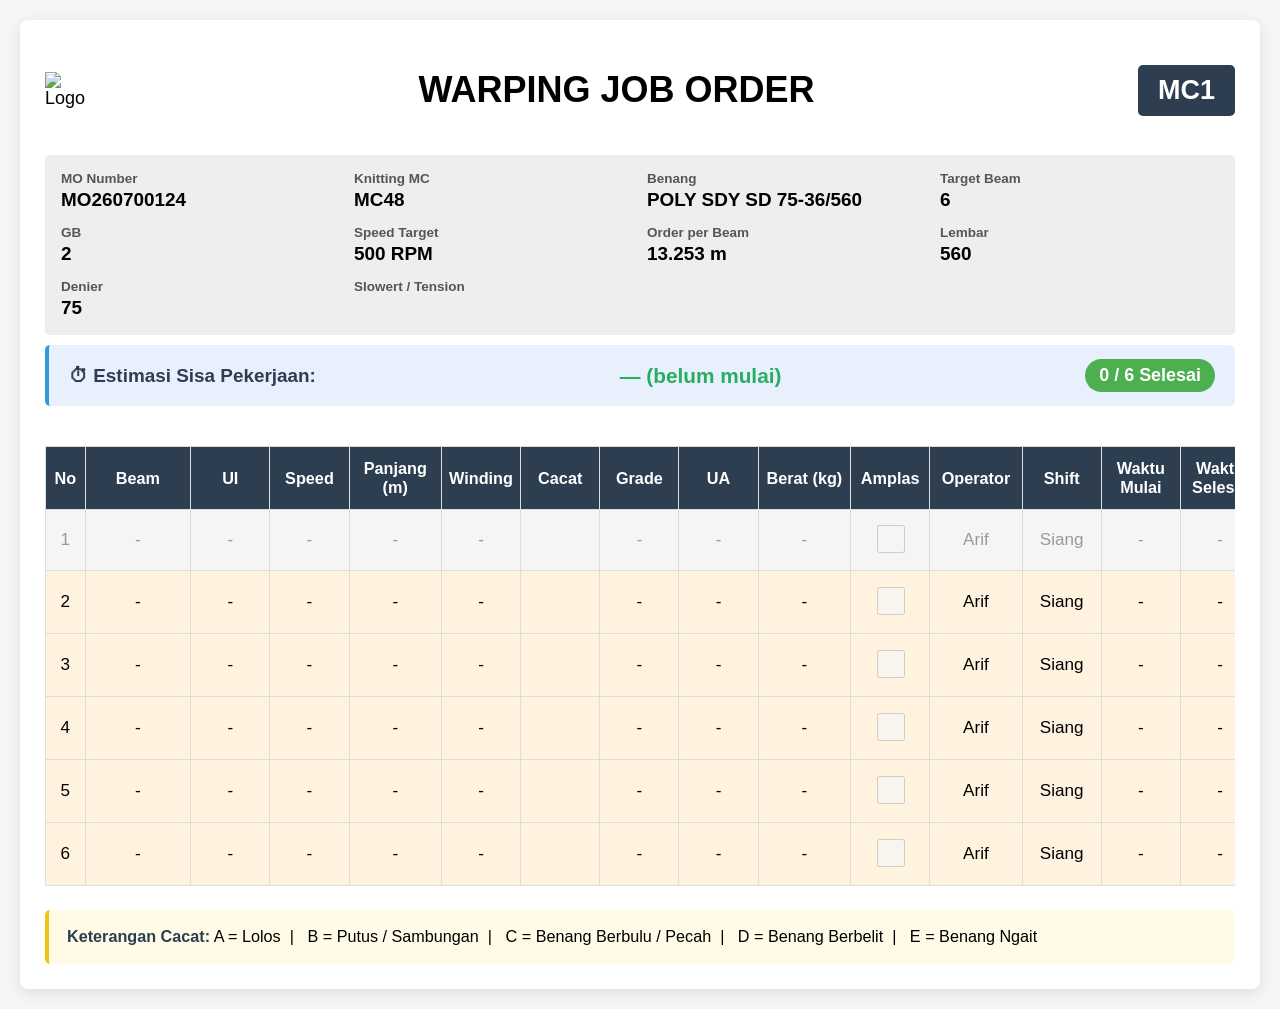
==== operator_input v2.html @ ff6c8873 "updated" ====
<!DOCTYPE html>
<html lang="id">
<head>
    <meta charset="UTF-8">
    <meta name="viewport" content="width=device-width, initial-scale=1, maximum-scale=1">
    <title>Warping Job Order - MC1</title>
    <style>
        :root { --primary-color: #2c3e50; --accent-color: #27ae60; --danger-color: #e74c3c; --bg-color: #f4f7f6; --start-color: #3498db; }
        * { box-sizing: border-box; }
        html { font-size: 18px; }
        body { font-family: 'Segoe UI', Tahoma, sans-serif; background-color: var(--bg-color); padding: 20px; margin: 0; }
        .container { max-width: 1500px; margin: auto; background: white; padding: 25px; border-radius: 8px; box-shadow: 0 4px 15px rgba(0,0,0,0.1); }
        .top-bar { display: flex; justify-content: space-between; align-items: center; margin-bottom: 20px; gap: 15px; flex-wrap: wrap; }
        .logo { max-height: 50px; max-width: 50px; }
        .machine-id { background: var(--primary-color); color: white; padding: 10px 20px; border-radius: 5px; font-size: 1.5em; font-weight: bold; }

        .mo-header { display: grid; grid-template-columns: repeat(4, 1fr); gap: 14px; margin-bottom: 10px; background: #eee; padding: 16px; border-radius: 5px; }
        .mo-header .form-group { display: flex; flex-direction: column; }
        .mo-header label { font-size: 0.75em; font-weight: bold; color: #555; margin-bottom: 3px; }
        .mo-header span { font-weight: bold; color: #000; font-size: 1.05em; }

        .estimasi-box {
            background: #e8f0fe;
            padding: 14px 20px;
            border-radius: 5px;
            margin-bottom: 20px;
            border-left: 4px solid #3498db;
            font-weight: bold;
            font-size: 1.05em;
            display: flex;
            justify-content: space-between;
            align-items: center;
            flex-wrap: wrap;
            gap: 10px;
        }
        .estimasi-box .label { color: #2c3e50; }
        .estimasi-box .value { color: #27ae60; font-size: 1.1em; }

        button { padding: 10px 18px; border: none; border-radius: 6px; cursor: pointer; font-weight: bold; color: white; font-size: 1em; }
        .btn-start { background: var(--start-color); }
        .btn-done { background: var(--accent-color); }
        .btn-selesai { background: #9b59b6; }

        .table-scroll { width: 100%; overflow-x: auto; -webkit-overflow-scrolling: touch; }
        table { width: 100%; min-width: 1400px; table-layout: fixed; border-collapse: collapse; margin-top: 20px; font-size: 0.95em; }
        th, td { border: 1px solid #ddd; padding: 12px 6px; text-align: center; vertical-align: middle; }
        th { background-color: var(--primary-color); color: white; white-space: normal; font-size: 0.95em; }
        td { word-break: break-word; }

        tr.completed td:not(.action-cell):not(.status-cell) { background-color: #c8e6c9; }
        tr.empty-row td { background-color: #f5f5f5; color: #999; }
        tr.locked td:not(.action-cell):not(.status-cell) { background-color: #fff3e0; }
        tr.active-row td:not(.action-cell):not(.status-cell) { background-color: #e3f2fd; }

        .status-badge {
            display: inline-block;
            padding: 4px 10px;
            border-radius: 12px;
            font-size: 0.8em;
            font-weight: bold;
        }
        .status-pending { background-color: #ff9800; color: white; }
        .status-completed { background-color: #4caf50; color: white; }
        .status-empty { background-color: #9e9e9e; color: white; }
        .status-locked { background-color: #ff5722; color: white; }

        .action-cell { display: flex; flex-direction: column; align-items: center; gap: 6px; }
        .action-cell input[type="password"] { width: 80px; padding: 6px; font-size: 0.9em; }
        .action-cell button { padding: 6px 10px; margin: 0; font-size: 0.85em; background: #27ae60; color: white; border: none; border-radius: 4px; cursor: pointer; width: auto; }
        .action-cell .btn-hapus { background: red; color: white; padding: 8px 12px; border: none; border-radius: 4px; cursor: pointer; width: auto; }
        .action-cell .btn-hapus:hover { background: darkred; }

        .completed-count {
            background: #4caf50;
            color: white;
            padding: 6px 14px;
            border-radius: 20px;
            font-size: 0.95em;
        }

        .edit-input, .edit-select {
            width: 100%;
            padding: 8px 4px;
            border: 2px solid #2196F3;
            border-radius: 5px;
            font-size: 1em;
            background: white;
            text-align: center;
        }
        .edit-input:focus, .edit-select:focus { outline: none; border-color: #ff9800; }

        .amplas-checkbox { width: 28px; height: 28px; cursor: pointer; }

        .keterangan-box {
            margin-top: 24px;
            padding: 14px 18px;
            background: #fffbe6;
            border-left: 4px solid #f1c40f;
            border-radius: 5px;
            font-size: 0.9em;
            line-height: 1.6;
        }
        .keterangan-box strong { color: #2c3e50; }

        @media (max-width: 900px) { .mo-header { grid-template-columns: repeat(3, 1fr); } }
        @media (max-width: 700px) { .mo-header { grid-template-columns: repeat(2, 1fr); } }
        @media (max-width: 450px) { .mo-header { grid-template-columns: 1fr; } }
    </style>
</head>
<body>

<div class="container">
    <div class="top-bar">
        <img src="http://157.20.244.218:8880/hms/dist/img/logo.png" alt="Logo" class="logo">
        <h1>WARPING JOB ORDER</h1>
        <div class="machine-id">MC1</div>
    </div>

    <!-- MO HEADER -->
    <div class="mo-header">
        <div class="form-group"><label>MO Number</label><span>MO260700124</span></div>
        <div class="form-group"><label>Knitting MC</label><span>MC48</span></div>
        <div class="form-group" style="display: none;"><label>Operator</label><span id="opName">Arif</span></div>
        <div class="form-group" style="display: none;"><label>Shift</label><span id="opShift">Siang</span></div>
        <div class="form-group"><label>Benang</label><span>POLY SDY SD 75-36/560</span></div>
        <div class="form-group"><label>Target Beam</label><span id="targetBeam">6</span></div>
        <div class="form-group"><label>GB</label><span>2</span></div>
        <div class="form-group"><label>Speed Target</label><span id="mcSpeed">500 RPM</span></div>
        <div class="form-group"><label>Order per Beam</label><span id="panjangTarget">13.253 m</span></div>
        <div class="form-group"><label>Lembar</label><span id="lembarValue">560</span></div>
        <div class="form-group"><label>Denier</label><span id="denierValue">75</span></div>
        <div class="form-group"><label>Slowert / Tension</label><span id="tensionValue"></span></div>
    </div>

    <!-- ESTIMASI SISA -->
    <div class="estimasi-box" id="estimasiBox">
        <span class="label">⏱ Estimasi Sisa Pekerjaan:</span>
        <span class="value" id="estimasiValue">— (belum mulai)</span>
        <span class="completed-count" id="completedCount">0 / 0 Selesai</span>
    </div>

    <!-- TABEL -->
    <div class="table-scroll">
    <table id="beamTable">
        <colgroup>
            <col style="width:3%">
            <col style="width:8%">
            <col style="width:6%">
            <col style="width:6%">
            <col style="width:7%">
            <col style="width:6%">
            <col style="width:6%">
            <col style="width:6%">
            <col style="width:6%">
            <col style="width:7%">
            <col style="width:6%">
            <col style="width:7%">
            <col style="width:6%">
            <col style="width:6%">
            <col style="width:6%">
            <col style="width:7%">
            <col style="width:7%">
        </colgroup>
        <thead>
            <tr>
                <th>No</th>
                <th>Beam</th>
                <th>UI</th>
                <th>Speed</th>
                <th>Panjang (m)</th>
                <th>Winding</th>
                <th>Cacat</th>
                <th>Grade</th>
                <th>UA</th>
                <th>Berat (kg)</th>
                <th>Amplas</th>
                <th>Operator</th>
                <th>Shift</th>
                <th>Waktu Mulai</th>
                <th>Waktu Selesai</th>
                <th>Status</th>
                <th>Aksi</th>
            </tr>
        </thead>
        <tbody id="tableBody"></tbody>
    </table>
    </div>

    <!-- KETERANGAN -->
    <div class="keterangan-box">
        <strong>Keterangan Cacat:</strong>
        A = Lolos&nbsp;&nbsp;|&nbsp;&nbsp;
        B = Putus / Sambungan&nbsp;&nbsp;|&nbsp;&nbsp;
        C = Benang Berbulu / Pecah&nbsp;&nbsp;|&nbsp;&nbsp;
        D = Benang Berbelit&nbsp;&nbsp;|&nbsp;&nbsp;
        E = Benang Ngait
    </div>
</div>

<script>
    // ---- Variabel global ----
    let isMOStarted = false;
    let activeRowIndex = -1;
    const ADMIN_PASS = "admin123";

    // Default values yang diambil dari row 1 setelah selesai
    let defaultWinding = null;
    let defaultUA = null;

    // Pilihan tetap
    const GRADE_OPTIONS = ["A", "B", "C"];

    //Shift
    const SHIFT_OPTIONS = ["Pagi", "Siang", "Malam"];

    // Database semua beam yang tersedia
    const allBeams = {
        "J199": {ui: "662"},
        "156": {ui: "662"},
        "71": {ui: "662"},
        "32": {ui: "662"},
        "17A": {ui: "662"},
        "307": {ui: "662"},
        "66": {ui: "662"},
        "283": {ui: "662"}
    };

    let beamOrder = [];
    let completedBeams = [];
    let beamData = {};

    // ---- Parser angka format Indonesia ----
    // Format ID pakai titik (.) sebagai pemisah ribuan dan koma (,) sebagai desimal.
    // Contoh: "13.253" berarti 13253 (bukan 13.253 dalam artian desimal Inggris).
    function parseIndoNumber(str) {
        if (str === null || str === undefined) return 0;
        let txt = String(str).trim();
        txt = txt.replace(/[^0-9.,]/g, '');
        if (txt === '') return 0;
        txt = txt.replace(/\./g, '').replace(',', '.');
        const num = parseFloat(txt);
        return isNaN(num) ? 0 : num;
    }

    function getHeaderValue(id) {
        const el = document.getElementById(id);
        if (!el) return 0;
        return parseIndoNumber(el.innerText);
    }

    // Order per Beam sebagai angka murni (meter), satu-satunya sumber panjang per beam.
    function getPanjangTargetNumerik() {
        const span = document.getElementById('panjangTarget');
        if (!span) return 0;
        return parseIndoNumber(span.innerText);
    }

    // Total panjang beam yang sudah selesai, dihitung dari panjang AKTUAL tiap
    // beam (bisa berbeda dari Order per Beam karena kolom Panjang bisa diedit),
    // bukan diasumsikan sama rata dengan target.
    function getTotalPanjangSelesai() {
        let total = 0;
        completedBeams.forEach(b => {
            const beam = allBeams[b];
            const p = (beam && beam.panjang !== undefined && beam.panjang !== null) ? beam.panjang : getPanjangTargetNumerik();
            total += p;
        });
        return total;
    }

    // Speed default: diambil dari header Speed Target (span#mcSpeed), fallback 500.
    function getDefaultSpeed() {
        const speedSpan = document.getElementById('mcSpeed');
        let speed = 500;
        if (speedSpan) {
            const speedNum = parseIndoNumber(speedSpan.innerText);
            if (speedNum > 0) speed = speedNum;
        }
        return speed;
    }

    function updateEstimasiSisa() {
        const targetBeam = getHeaderValue('targetBeam');
        const panjangTarget = getPanjangTargetNumerik();
        const totalTarget = targetBeam * panjangTarget;

        const totalSelesai = getTotalPanjangSelesai();
        const sisa = Math.max(0, totalTarget - totalSelesai);

        const estimasiEl = document.getElementById('estimasiValue');
        if (!isMOStarted && activeRowIndex === -1 && completedBeams.length === 0) {
            estimasiEl.textContent = '— (belum mulai)';
            return;
        }
        if (sisa <= 0 && beamOrder.length > 0) {
            estimasiEl.textContent = '✅ Semua beam selesai!';
            return;
        }

        const speed = getDefaultSpeed();
        const totalMinutes = sisa / speed;
        if (totalMinutes <= 0 || !isFinite(totalMinutes)) {
            estimasiEl.textContent = '— (periksa input)';
            return;
        }

        const hours = Math.floor(totalMinutes / 60);
        const minutes = Math.round(totalMinutes % 60);
        let display = '';
        if (hours > 0) display += hours + ' jam ';
        display += minutes + ' menit';
        estimasiEl.textContent = '~ ' + display + ' (sisa ' + Math.round(sisa) + ' m)';
    }

    function formatTime(date) {
        const h = String(date.getHours()).padStart(2, '0');
        const m = String(date.getMinutes()).padStart(2, '0');
        return h + ':' + m;
    }

    function hitungBerat(panjangMeter) {
        const denier = getHeaderValue('denierValue');
        const lembar = getHeaderValue('lembarValue');
        if (denier > 0 && lembar > 0 && panjangMeter > 0) {
            return (denier * lembar * panjangMeter) / 9000000;
        }
        return 0;
    }

    function getAvailableBeams() {
        return Object.keys(allBeams).filter(b => !beamOrder.includes(b) || completedBeams.includes(b));
    }

    // ---- Buat elemen <select> untuk kolom Beam (langsung tampil, tanpa perlu klik dulu) ----
    function buildBeamSelect(rowIndex, beamKey) {
        const select = document.createElement('select');
        select.className = 'edit-select';

        const available = getAvailableBeams();
        let options = available.slice();
        if (beamKey && !options.includes(beamKey)) options.unshift(beamKey);

        const placeholder = document.createElement('option');
        placeholder.value = '';
        placeholder.textContent = '-- Pilih Beam --';
        select.appendChild(placeholder);

        options.forEach(b => {
            const opt = document.createElement('option');
            opt.value = b;
            opt.textContent = b;
            if (b === beamKey) opt.selected = true;
            select.appendChild(opt);
        });

        select.addEventListener('change', () => {
            const newValue = select.value;
            const oldValue = beamKey;
            if (newValue === '' || newValue === oldValue) return;

            if (beamOrder.includes(newValue) && !completedBeams.includes(newValue)) {
                alert('Beam ini sudah digunakan!');
                select.value = oldValue || '';
                return;
            }
            const newData = allBeams[newValue];
            if (!newData) {
                alert('Data beam tidak ditemukan!');
                select.value = oldValue || '';
                return;
            }

            if (rowIndex > 0 && defaultWinding !== null && defaultUA !== null) {
                if (newData.winding === null || newData.winding === undefined) newData.winding = defaultWinding;
                if (newData.ua === null || newData.ua === undefined) newData.ua = defaultUA;
            }
            // Nilai default saat beam baru dipasang di baris ini
            if (newData.panjang === undefined || newData.panjang === null) {
                newData.panjang = getPanjangTargetNumerik();
            }
            if (newData.speed === undefined || newData.speed === null) {
                newData.speed = getDefaultSpeed();
            }
            if (!newData.grade) {
                newData.grade = 'A';
            }

            if (!oldValue) {
                if (rowIndex < beamOrder.length) beamOrder[rowIndex] = newValue;
                else beamOrder.push(newValue);
                if (!beamData[newValue]) beamData[newValue] = {};
                if (isMOStarted) beamData[newValue].waktuMulai = formatTime(new Date());
            } else {
                const idx = beamOrder.indexOf(oldValue);
                if (idx !== -1) beamOrder[idx] = newValue;
                if (beamData[oldValue]) {
                    beamData[newValue] = beamData[oldValue];
                    delete beamData[oldValue];
                }
                const compIdx = completedBeams.indexOf(oldValue);
                if (compIdx !== -1) completedBeams[compIdx] = newValue;
            }
            renderTable();
            updateEstimasiSisa();
        });

        return select;
    }

    // ---- Buat elemen <input> teks/angka untuk field bebas (langsung tampil) ----
    function buildTextInput(beamKey, field, currentValue, type, onSaved) {
        const input = document.createElement('input');
        input.type = type || 'text';
        input.className = 'edit-input';
        input.value = (currentValue === '-' || currentValue === undefined || currentValue === null) ? '' : currentValue;

        input.addEventListener('change', () => {
            const newValue = input.value.trim();
            if (newValue === '') return;
            let saved;
            if (type === 'number') {
                saved = parseIndoNumber(newValue);
            } else {
                saved = newValue;
            }
            allBeams[beamKey][field] = saved;
            if (typeof onSaved === 'function') onSaved(saved);
        });

        return input;
    }

    // ---- Buat elemen <select> untuk Cacat / Grade (langsung tampil) ----
    function buildChoiceSelect(beamKey, field, currentValue, choices) {
        const select = document.createElement('select');
        select.className = 'edit-select';

        const placeholder = document.createElement('option');
        placeholder.value = '';
        placeholder.textContent = '-';
        select.appendChild(placeholder);

        choices.forEach(c => {
            const opt = document.createElement('option');
            opt.value = c;
            opt.textContent = c;
            if (c === currentValue) opt.selected = true;
            select.appendChild(opt);
        });

        select.addEventListener('change', () => {
            allBeams[beamKey][field] = select.value;
        });

        return select;
    }

    function toggleAmplas(beamKey, checked) {
        if (!beamKey || !allBeams[beamKey]) return;
        allBeams[beamKey].amplas = checked;
    }

    // ---- Render tabel ----
    function renderTable() {
        const tbody = document.getElementById('tableBody');
        tbody.innerHTML = '';
        const targetBeam = getHeaderValue('targetBeam');
        while (beamOrder.length < targetBeam) beamOrder.push(null);

        let firstIncompleteIndex = -1;
        for (let i = 0; i < beamOrder.length; i++) {
            const b = beamOrder[i];
            if (!b || !completedBeams.includes(b)) { firstIncompleteIndex = i; break; }
        }

        if (activeRowIndex !== -1 && activeRowIndex < beamOrder.length) {
            const b = beamOrder[activeRowIndex];
            if (b && completedBeams.includes(b)) { activeRowIndex = -1; isMOStarted = false; }
        }

        const panjangPerBeam = getPanjangTargetNumerik();
        const operatorName = document.getElementById('opName').innerText;
        const operatorShift = document.getElementById('opShift').innerText;

        for (let i = 0; i < beamOrder.length; i++) {
            const beamKey = beamOrder[i];
            const data = beamKey ? allBeams[beamKey] : null;
            const isCompleted = beamKey ? completedBeams.includes(beamKey) : false;
            const isEditable = (i === activeRowIndex) && !isCompleted && isMOStarted;
            const isLocked = !isEditable && !isCompleted && isMOStarted;
            const isStartable = !isMOStarted && !isCompleted && (i === firstIncompleteIndex);

            const row = document.createElement('tr');
            if (isCompleted) row.classList.add('completed');
            else if (isEditable) row.classList.add('active-row');
            else if (isLocked) row.classList.add('locked');
            else if (!isMOStarted && i === firstIncompleteIndex) row.classList.add('empty-row');
            else if (!isMOStarted) row.classList.add('locked');

            let panjangMeter = '-', beratStr = '-';
            let ui = '-', speed = '-', winding = '-', cacat = '', grade = '', ua = '-', amplasChecked = false;
            let waktuMulai = '-', waktuSelesai = '-';

            if (data) {
                const panjangAktual = (data.panjang !== undefined && data.panjang !== null) ? data.panjang : panjangPerBeam;
                panjangMeter = Math.round(panjangAktual);
                beratStr = hitungBerat(panjangAktual).toFixed(2);
                ui = data.ui || '-';
                speed = (data.speed !== undefined && data.speed !== null) ? data.speed : '-';
                winding = (data.winding !== null && data.winding !== undefined) ? data.winding : '-';
                cacat = data.cacat || '';
                grade = data.grade || '';
                ua = (data.ua !== null && data.ua !== undefined) ? data.ua : '-';
                amplasChecked = !!data.amplas;
                waktuMulai = beamData[beamKey]?.waktuMulai || '-';
                waktuSelesai = isCompleted ? (beamData[beamKey]?.waktuSelesai || formatTime(new Date())) : '-';
            }

            // No
            appendTextCell(row, i + 1);

            // Beam
            const beamTd = document.createElement('td');
            if (isEditable) beamTd.appendChild(buildBeamSelect(i, beamKey));
            else beamTd.textContent = beamKey || '-';
            row.appendChild(beamTd);

            // UI (selalu read-only — melekat pada data fisik beam)
            appendTextCell(row, ui);
            // Speed (default dari Speed Target header, tetap bisa diedit)
            appendFieldCell(row, isEditable, beamKey, 'speed', speed, 'number');
            // Panjang (default dari Order per Beam, bisa diedit; mengubahnya
            // langsung memperbarui Berat di baris yang sama)
            {
                const panjangTd = document.createElement('td');
                if (isEditable && beamKey) {
                    const panjangInput = buildTextInput(beamKey, 'panjang', panjangMeter, 'number', (savedValue) => {
                        const beratCell = panjangTd.closest('tr').cells[9];
                        if (beratCell) beratCell.textContent = hitungBerat(savedValue).toFixed(2);
                        updateEstimasiSisa();
                    });
                    panjangTd.appendChild(panjangInput);
                } else {
                    panjangTd.textContent = panjangMeter;
                }
                row.appendChild(panjangTd);
            }
            // Winding
            appendFieldCell(row, isEditable, beamKey, 'winding', winding, 'number');
            // Cacat (teks bebas — lihat keterangan di bawah tabel)
            appendFieldCell(row, isEditable, beamKey, 'cacat', cacat, 'text');
            // Grade (dropdown A-C, default "A")
            appendChoiceCell(row, isEditable, beamKey, 'grade', grade, GRADE_OPTIONS);
            // UA
            appendFieldCell(row, isEditable, beamKey, 'ua', ua, 'text');
            // Berat (read-only)
            appendTextCell(row, beratStr);

            // Amplas (checkbox)
            const amplasTd = document.createElement('td');
            const amplasCheckbox = document.createElement('input');
            amplasCheckbox.type = 'checkbox';
            amplasCheckbox.className = 'amplas-checkbox';
            amplasCheckbox.checked = amplasChecked;
            amplasCheckbox.disabled = !isEditable || isCompleted || !beamKey;
            amplasCheckbox.addEventListener('change', () => toggleAmplas(beamKey, amplasCheckbox.checked));
            amplasTd.appendChild(amplasCheckbox);
            row.appendChild(amplasTd);

            // Operator, Shift, Waktu Mulai, Waktu Selesai
            appendFieldCell(row, isEditable, operatorName, 'opName', operatorName, 'text');
            appendChoiceCell(row, isEditable, operatorShift, 'opShift', operatorShift, SHIFT_OPTIONS);
            appendTextCell(row, waktuMulai);
            appendTextCell(row, waktuSelesai);

            // Status
            const statusTd = document.createElement('td');
            statusTd.className = 'status-cell';
            let statusText = 'Kosong', statusClass = 'status-empty';
            if (isCompleted) { statusText = 'Selesai'; statusClass = 'status-completed'; }
            else if (isEditable) { statusText = 'Aktif'; statusClass = 'status-pending'; }
            else if (isLocked) { statusText = 'Terkunci'; statusClass = 'status-locked'; }
            else if (!isMOStarted && i === firstIncompleteIndex) { statusText = 'Siap'; statusClass = 'status-empty'; }
            else if (!isMOStarted) { statusText = 'Belum Mulai'; statusClass = 'status-empty'; }
            statusTd.innerHTML = `<span class="status-badge ${statusClass}">${statusText}</span>`;
            row.appendChild(statusTd);

            // Aksi
            const actionTd = document.createElement('td');
            actionTd.className = 'action-cell';
            if (isCompleted) {
                const hapusBtn = document.createElement('button');
                hapusBtn.className = 'btn-hapus';
                hapusBtn.textContent = 'Hapus';
                hapusBtn.addEventListener('click', () => requestDelete(hapusBtn, beamKey));
                actionTd.appendChild(hapusBtn);
            } else if (isEditable) {
                const doneBtn = document.createElement('button');
                doneBtn.textContent = 'Selesaikan';
                doneBtn.style.background = '#4caf50';
                doneBtn.addEventListener('click', () => completeBeam(i));
                actionTd.appendChild(doneBtn);
            } else if (isStartable) {
                const startBtn = document.createElement('button');
                startBtn.textContent = '▶ Start';
                startBtn.style.background = '#2196F3';
                startBtn.addEventListener('click', () => startRow(i));
                actionTd.appendChild(startBtn);
            } else {
                actionTd.innerHTML = `<span style="color:#999; font-size:0.85em;">-</span>`;
            }
            row.appendChild(actionTd);

            tbody.appendChild(row);
        }

        document.getElementById('completedCount').textContent = `${completedBeams.length} / ${targetBeam} Selesai`;

        if (isMOStarted && completedBeams.length >= targetBeam) {
            let finishBtn = document.getElementById('finishBtn');
            if (!finishBtn) {
                const estimasiBox = document.querySelector('.estimasi-box');
                finishBtn = document.createElement('button');
                finishBtn.id = 'finishBtn';
                finishBtn.className = 'btn-selesai';
                finishBtn.textContent = '✅ Selesai - Lanjut';
                finishBtn.onclick = finishMO;
                finishBtn.style.marginLeft = 'auto';
                estimasiBox.appendChild(finishBtn);
            }
        } else {
            const finishBtn = document.getElementById('finishBtn');
            if (finishBtn) finishBtn.remove();
        }
    }

    // ---- Helper untuk menambahkan sel ----
    function appendTextCell(row, value) {
        const td = document.createElement('td');
        td.textContent = value;
        row.appendChild(td);
    }

    function appendFieldCell(row, isEditable, beamKey, field, value, type, onSaved) {
        const td = document.createElement('td');
        if (isEditable && beamKey) {
            td.appendChild(buildTextInput(beamKey, field, value, type, onSaved));
        } else {
            td.textContent = value;
        }
        row.appendChild(td);
    }

    function appendChoiceCell(row, isEditable, beamKey, field, value, choices) {
        const td = document.createElement('td');
        if (isEditable && beamKey) {
            td.appendChild(buildChoiceSelect(beamKey, field, value, choices));
        } else {
            td.textContent = value || '-';
        }
        row.appendChild(td);
    }

    // ---- Start row ----
    function startRow(rowIndex) {
        if (isMOStarted) { alert('Pekerjaan sudah dimulai! Selesaikan row aktif terlebih dahulu.'); return; }
        if (rowIndex >= beamOrder.length) { alert('Baris tidak valid.'); return; }
        const b = beamOrder[rowIndex];
        if (b && completedBeams.includes(b)) { alert('Beam ini sudah selesai!'); return; }
        let firstIncomplete = -1;
        for (let i = 0; i < beamOrder.length; i++) {
            const bi = beamOrder[i];
            if (!bi || !completedBeams.includes(bi)) { firstIncomplete = i; break; }
        }
        if (rowIndex !== firstIncomplete) { alert('Hanya baris pertama yang belum selesai yang dapat di-start!'); return; }
        isMOStarted = true;
        activeRowIndex = rowIndex;
        renderTable();
        updateEstimasiSisa();
    }

    // ---- Complete beam ----
    function completeBeam(rowIndex) {
        const beamKey = beamOrder[rowIndex];
        if (!beamKey) { alert('Pilih beam terlebih dahulu!'); return; }
        if (completedBeams.includes(beamKey)) { alert('Beam ini sudah selesai!'); return; }
        const data = allBeams[beamKey];
        if (data.winding === null || data.winding === undefined || data.winding === '-') { alert('Winding harus diisi!'); return; }
        if (data.ua === null || data.ua === undefined || data.ua === '-') { alert('UA harus diisi!'); return; }
        if (!data.grade) { alert('Grade harus dipilih!'); return; }

        const panjangAktual = (data.panjang !== undefined && data.panjang !== null) ? data.panjang : getPanjangTargetNumerik();
        const confirmMsg =
            `Selesaikan Beam ${beamKey}?\n\n` +
            `Data Beam:\n` +
            `UI: ${data.ui}\n` +
            `Speed: ${data.speed || '-'} RPM\n` +
            `Panjang: ${Math.round(panjangAktual)} m\n` +
            `Winding: ${data.winding}\n` +
            `Grade: ${data.grade}\n` +
            `UA: ${data.ua}\n` +
            `Amplas: ${data.amplas ? 'Sudah' : 'Belum'}\n` +
            `Cacat: ${data.cacat || '-'}\n\n` +
            `Apakah beam ini sudah selesai dikerjakan?`;
        if (!confirm(confirmMsg)) return;

        defaultWinding = data.winding;
        defaultUA = data.ua;

        completedBeams.push(beamKey);
        if (!beamData[beamKey]) beamData[beamKey] = {};
        beamData[beamKey].waktuSelesai = formatTime(new Date());
        if (!beamData[beamKey].waktuMulai) beamData[beamKey].waktuMulai = formatTime(new Date());

        activeRowIndex = -1;
        isMOStarted = false;

        updateEstimasiSisa();
        renderTable();
    }

    // ---- Hapus ----
    function requestDelete(btn, beamKey) {
        const td = btn.parentNode;
        td.innerHTML = '';

        const passInput = document.createElement('input');
        passInput.type = 'password';
        passInput.placeholder = 'Pass';

        const okBtn = document.createElement('button');
        okBtn.textContent = 'OK';
        okBtn.style.cssText = 'background:#27ae60;';
        okBtn.addEventListener('click', () => confirmDelete(okBtn, beamKey, passInput.value));

        const cancelBtn = document.createElement('button');
        cancelBtn.textContent = 'Batal';
        cancelBtn.style.cssText = 'background:#95a5a6;';
        cancelBtn.addEventListener('click', () => cancelDelete(cancelBtn, beamKey));

        td.appendChild(passInput);
        td.appendChild(okBtn);
        td.appendChild(cancelBtn);
        passInput.focus();
    }

    function renderHapusButton(td, beamKey) {
        td.innerHTML = '';
        const hapusBtn = document.createElement('button');
        hapusBtn.className = 'btn-hapus';
        hapusBtn.textContent = 'Hapus';
        hapusBtn.addEventListener('click', () => requestDelete(hapusBtn, beamKey));
        td.appendChild(hapusBtn);
    }

    function confirmDelete(btn, beamKey, pass) {
        const td = btn.parentNode;
        if (pass === ADMIN_PASS) {
            const idx = completedBeams.indexOf(beamKey);
            if (idx !== -1) {
                completedBeams.splice(idx, 1);
                if (beamData[beamKey]) delete beamData[beamKey].waktuSelesai;
                const rowIdx = beamOrder.indexOf(beamKey);
                if (rowIdx !== -1) beamOrder[rowIdx] = null;
                activeRowIndex = -1;
                isMOStarted = false;
            }
            updateEstimasiSisa();
            renderTable();
        } else {
            alert('Password salah!');
            renderHapusButton(td, beamKey);
        }
    }

    function cancelDelete(btn, beamKey) {
        renderHapusButton(btn.parentNode, beamKey);
    }

    // ---- Finish MO ----
    function finishMO() {
        if (confirm('MO akan diselesaikan. Yakin?')) location.reload();
    }

    // ---- Inisialisasi ----
    window.addEventListener('DOMContentLoaded', function() {
        const targetBeam = getHeaderValue('targetBeam');
        beamOrder = new Array(targetBeam).fill(null);
        completedBeams = [];
        beamData = {};
        isMOStarted = false;
        activeRowIndex = -1;
        defaultWinding = null;
        defaultUA = null;
        renderTable();
        updateEstimasiSisa();
    });
</script>
</body>
</html>
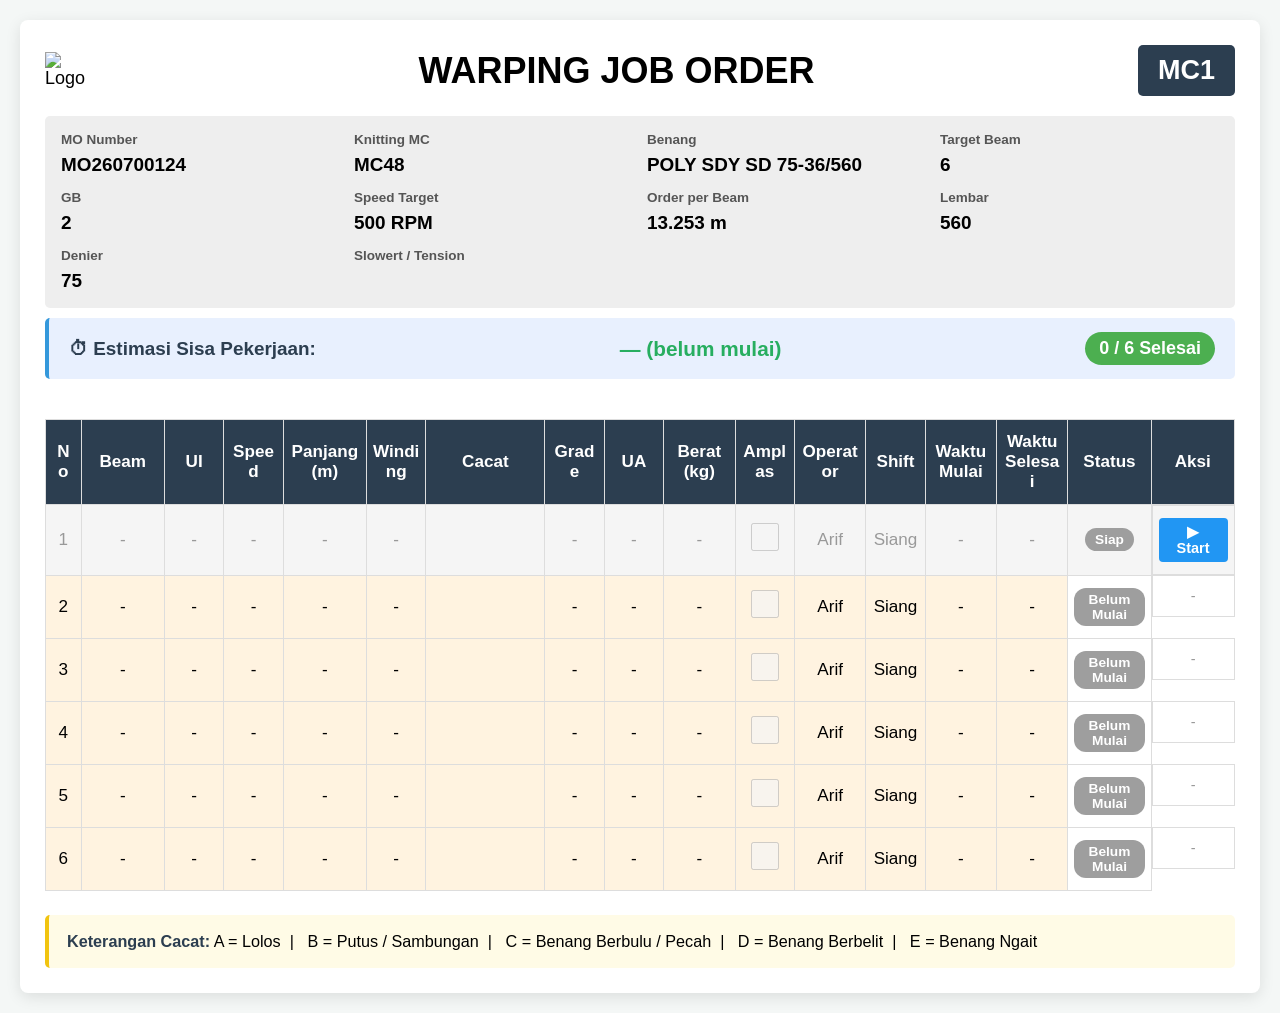
==== commit fde15a6a: "update" ====
--- a/operator_input v2.html
+++ b/operator_input v2.html
@@ -4,120 +4,19 @@
     <meta charset="UTF-8">
     <meta name="viewport" content="width=device-width, initial-scale=1, maximum-scale=1">
     <title>Warping Job Order - MC1</title>
-    <style>
-        :root { --primary-color: #2c3e50; --accent-color: #27ae60; --danger-color: #e74c3c; --bg-color: #f4f7f6; --start-color: #3498db; }
-        * { box-sizing: border-box; }
-        html { font-size: 18px; }
-        body { font-family: 'Segoe UI', Tahoma, sans-serif; background-color: var(--bg-color); padding: 20px; margin: 0; }
-        .container { max-width: 1500px; margin: auto; background: white; padding: 25px; border-radius: 8px; box-shadow: 0 4px 15px rgba(0,0,0,0.1); }
-        .top-bar { display: flex; justify-content: space-between; align-items: center; margin-bottom: 20px; gap: 15px; flex-wrap: wrap; }
-        .logo { max-height: 50px; max-width: 50px; }
-        .machine-id { background: var(--primary-color); color: white; padding: 10px 20px; border-radius: 5px; font-size: 1.5em; font-weight: bold; }
+    <link rel="stylesheet" href="style.css">
+</head>
+<body class="operator-page" data-page="operator">
 
-        .mo-header { display: grid; grid-template-columns: repeat(4, 1fr); gap: 14px; margin-bottom: 10px; background: #eee; padding: 16px; border-radius: 5px; }
-        .mo-header .form-group { display: flex; flex-direction: column; }
-        .mo-header label { font-size: 0.75em; font-weight: bold; color: #555; margin-bottom: 3px; }
-        .mo-header span { font-weight: bold; color: #000; font-size: 1.05em; }
-
-        .estimasi-box {
-            background: #e8f0fe;
-            padding: 14px 20px;
-            border-radius: 5px;
-            margin-bottom: 20px;
-            border-left: 4px solid #3498db;
-            font-weight: bold;
-            font-size: 1.05em;
-            display: flex;
-            justify-content: space-between;
-            align-items: center;
-            flex-wrap: wrap;
-            gap: 10px;
-        }
-        .estimasi-box .label { color: #2c3e50; }
-        .estimasi-box .value { color: #27ae60; font-size: 1.1em; }
-
-        button { padding: 10px 18px; border: none; border-radius: 6px; cursor: pointer; font-weight: bold; color: white; font-size: 1em; }
-        .btn-start { background: var(--start-color); }
-        .btn-done { background: var(--accent-color); }
-        .btn-selesai { background: #9b59b6; }
-
-        .table-scroll { width: 100%; overflow-x: auto; -webkit-overflow-scrolling: touch; }
-        table { width: 100%; min-width: 1400px; table-layout: fixed; border-collapse: collapse; margin-top: 20px; font-size: 0.95em; }
-        th, td { border: 1px solid #ddd; padding: 12px 6px; text-align: center; vertical-align: middle; }
-        th { background-color: var(--primary-color); color: white; white-space: normal; font-size: 0.95em; }
-        td { word-break: break-word; }
-
-        tr.completed td:not(.action-cell):not(.status-cell) { background-color: #c8e6c9; }
-        tr.empty-row td { background-color: #f5f5f5; color: #999; }
-        tr.locked td:not(.action-cell):not(.status-cell) { background-color: #fff3e0; }
-        tr.active-row td:not(.action-cell):not(.status-cell) { background-color: #e3f2fd; }
-
-        .status-badge {
-            display: inline-block;
-            padding: 4px 10px;
-            border-radius: 12px;
-            font-size: 0.8em;
-            font-weight: bold;
-        }
-        .status-pending { background-color: #ff9800; color: white; }
-        .status-completed { background-color: #4caf50; color: white; }
-        .status-empty { background-color: #9e9e9e; color: white; }
-        .status-locked { background-color: #ff5722; color: white; }
-
-        .action-cell { display: flex; flex-direction: column; align-items: center; gap: 6px; }
-        .action-cell input[type="password"] { width: 80px; padding: 6px; font-size: 0.9em; }
-        .action-cell button { padding: 6px 10px; margin: 0; font-size: 0.85em; background: #27ae60; color: white; border: none; border-radius: 4px; cursor: pointer; width: auto; }
-        .action-cell .btn-hapus { background: red; color: white; padding: 8px 12px; border: none; border-radius: 4px; cursor: pointer; width: auto; }
-        .action-cell .btn-hapus:hover { background: darkred; }
-
-        .completed-count {
-            background: #4caf50;
-            color: white;
-            padding: 6px 14px;
-            border-radius: 20px;
-            font-size: 0.95em;
-        }
-
-        .edit-input, .edit-select {
-            width: 100%;
-            padding: 8px 4px;
-            border: 2px solid #2196F3;
-            border-radius: 5px;
-            font-size: 1em;
-            background: white;
-            text-align: center;
-        }
-        .edit-input:focus, .edit-select:focus { outline: none; border-color: #ff9800; }
-
-        .amplas-checkbox { width: 28px; height: 28px; cursor: pointer; }
-
-        .keterangan-box {
-            margin-top: 24px;
-            padding: 14px 18px;
-            background: #fffbe6;
-            border-left: 4px solid #f1c40f;
-            border-radius: 5px;
-            font-size: 0.9em;
-            line-height: 1.6;
-        }
-        .keterangan-box strong { color: #2c3e50; }
-
-        @media (max-width: 900px) { .mo-header { grid-template-columns: repeat(3, 1fr); } }
-        @media (max-width: 700px) { .mo-header { grid-template-columns: repeat(2, 1fr); } }
-        @media (max-width: 450px) { .mo-header { grid-template-columns: 1fr; } }
-    </style>
-</head>
-<body>
-
-<div class="container">
-    <div class="top-bar">
-        <img src="http://157.20.244.218:8880/hms/dist/img/logo.png" alt="Logo" class="logo">
+<div class="operator-container">
+    <div class="operator-top-bar">
+        <img src="http://157.20.244.218:8880/hms/dist/img/logo.png" alt="Logo" class="operator-logo">
         <h1>WARPING JOB ORDER</h1>
-        <div class="machine-id">MC1</div>
+        <div class="operator-machine-id">MC1</div>
     </div>
 
     <!-- MO HEADER -->
-    <div class="mo-header">
+    <div class="operator-mo-header">
         <div class="form-group"><label>MO Number</label><span>MO260700124</span></div>
         <div class="form-group"><label>Knitting MC</label><span>MC48</span></div>
         <div class="form-group" style="display: none;"><label>Operator</label><span id="opName">Arif</span></div>
@@ -133,7 +32,7 @@
     </div>
 
     <!-- ESTIMASI SISA -->
-    <div class="estimasi-box" id="estimasiBox">
+    <div class="operator-estimasi-box" id="estimasiBox">
         <span class="label">⏱ Estimasi Sisa Pekerjaan:</span>
         <span class="value" id="estimasiValue">— (belum mulai)</span>
         <span class="completed-count" id="completedCount">0 / 0 Selesai</span>
@@ -142,20 +41,22 @@
     <!-- TABEL -->
     <div class="table-scroll">
     <table id="beamTable">
+        <!-- Percentages sum to exactly 100% — required for table-layout:fixed
+             to fit the viewport without forcing horizontal scroll. -->
         <colgroup>
             <col style="width:3%">
-            <col style="width:8%">
+            <col style="width:7%">
+            <col style="width:5%">
+            <col style="width:5%">
+            <col style="width:7%">
+            <col style="width:5%">
+            <col style="width:10%">
+            <col style="width:5%">
+            <col style="width:5%">
             <col style="width:6%">
+            <col style="width:5%">
             <col style="width:6%">
-            <col style="width:7%">
-            <col style="width:6%">
-            <col style="width:6%">
-            <col style="width:6%">
-            <col style="width:6%">
-            <col style="width:7%">
-            <col style="width:6%">
-            <col style="width:7%">
-            <col style="width:6%">
+            <col style="width:5%">
             <col style="width:6%">
             <col style="width:6%">
             <col style="width:7%">
@@ -197,604 +98,6 @@
     </div>
 </div>
 
-<script>
-    // ---- Variabel global ----
-    let isMOStarted = false;
-    let activeRowIndex = -1;
-    const ADMIN_PASS = "admin123";
-
-    // Default values yang diambil dari row 1 setelah selesai
-    let defaultWinding = null;
-    let defaultUA = null;
-
-    // Pilihan tetap
-    const GRADE_OPTIONS = ["A", "B", "C"];
-
-    //Shift
-    const SHIFT_OPTIONS = ["Pagi", "Siang", "Malam"];
-
-    // Database semua beam yang tersedia
-    const allBeams = {
-        "J199": {ui: "662"},
-        "156": {ui: "662"},
-        "71": {ui: "662"},
-        "32": {ui: "662"},
-        "17A": {ui: "662"},
-        "307": {ui: "662"},
-        "66": {ui: "662"},
-        "283": {ui: "662"}
-    };
-
-    let beamOrder = [];
-    let completedBeams = [];
-    let beamData = {};
-
-    // ---- Parser angka format Indonesia ----
-    // Format ID pakai titik (.) sebagai pemisah ribuan dan koma (,) sebagai desimal.
-    // Contoh: "13.253" berarti 13253 (bukan 13.253 dalam artian desimal Inggris).
-    function parseIndoNumber(str) {
-        if (str === null || str === undefined) return 0;
-        let txt = String(str).trim();
-        txt = txt.replace(/[^0-9.,]/g, '');
-        if (txt === '') return 0;
-        txt = txt.replace(/\./g, '').replace(',', '.');
-        const num = parseFloat(txt);
-        return isNaN(num) ? 0 : num;
-    }
-
-    function getHeaderValue(id) {
-        const el = document.getElementById(id);
-        if (!el) return 0;
-        return parseIndoNumber(el.innerText);
-    }
-
-    // Order per Beam sebagai angka murni (meter), satu-satunya sumber panjang per beam.
-    function getPanjangTargetNumerik() {
-        const span = document.getElementById('panjangTarget');
-        if (!span) return 0;
-        return parseIndoNumber(span.innerText);
-    }
-
-    // Total panjang beam yang sudah selesai, dihitung dari panjang AKTUAL tiap
-    // beam (bisa berbeda dari Order per Beam karena kolom Panjang bisa diedit),
-    // bukan diasumsikan sama rata dengan target.
-    function getTotalPanjangSelesai() {
-        let total = 0;
-        completedBeams.forEach(b => {
-            const beam = allBeams[b];
-            const p = (beam && beam.panjang !== undefined && beam.panjang !== null) ? beam.panjang : getPanjangTargetNumerik();
-            total += p;
-        });
-        return total;
-    }
-
-    // Speed default: diambil dari header Speed Target (span#mcSpeed), fallback 500.
-    function getDefaultSpeed() {
-        const speedSpan = document.getElementById('mcSpeed');
-        let speed = 500;
-        if (speedSpan) {
-            const speedNum = parseIndoNumber(speedSpan.innerText);
-            if (speedNum > 0) speed = speedNum;
-        }
-        return speed;
-    }
-
-    function updateEstimasiSisa() {
-        const targetBeam = getHeaderValue('targetBeam');
-        const panjangTarget = getPanjangTargetNumerik();
-        const totalTarget = targetBeam * panjangTarget;
-
-        const totalSelesai = getTotalPanjangSelesai();
-        const sisa = Math.max(0, totalTarget - totalSelesai);
-
-        const estimasiEl = document.getElementById('estimasiValue');
-        if (!isMOStarted && activeRowIndex === -1 && completedBeams.length === 0) {
-            estimasiEl.textContent = '— (belum mulai)';
-            return;
-        }
-        if (sisa <= 0 && beamOrder.length > 0) {
-            estimasiEl.textContent = '✅ Semua beam selesai!';
-            return;
-        }
-
-        const speed = getDefaultSpeed();
-        const totalMinutes = sisa / speed;
-        if (totalMinutes <= 0 || !isFinite(totalMinutes)) {
-            estimasiEl.textContent = '— (periksa input)';
-            return;
-        }
-
-        const hours = Math.floor(totalMinutes / 60);
-        const minutes = Math.round(totalMinutes % 60);
-        let display = '';
-        if (hours > 0) display += hours + ' jam ';
-        display += minutes + ' menit';
-        estimasiEl.textContent = '~ ' + display + ' (sisa ' + Math.round(sisa) + ' m)';
-    }
-
-    function formatTime(date) {
-        const h = String(date.getHours()).padStart(2, '0');
-        const m = String(date.getMinutes()).padStart(2, '0');
-        return h + ':' + m;
-    }
-
-    function hitungBerat(panjangMeter) {
-        const denier = getHeaderValue('denierValue');
-        const lembar = getHeaderValue('lembarValue');
-        if (denier > 0 && lembar > 0 && panjangMeter > 0) {
-            return (denier * lembar * panjangMeter) / 9000000;
-        }
-        return 0;
-    }
-
-    function getAvailableBeams() {
-        return Object.keys(allBeams).filter(b => !beamOrder.includes(b) || completedBeams.includes(b));
-    }
-
-    // ---- Buat elemen <select> untuk kolom Beam (langsung tampil, tanpa perlu klik dulu) ----
-    function buildBeamSelect(rowIndex, beamKey) {
-        const select = document.createElement('select');
-        select.className = 'edit-select';
-
-        const available = getAvailableBeams();
-        let options = available.slice();
-        if (beamKey && !options.includes(beamKey)) options.unshift(beamKey);
-
-        const placeholder = document.createElement('option');
-        placeholder.value = '';
-        placeholder.textContent = '-- Pilih Beam --';
-        select.appendChild(placeholder);
-
-        options.forEach(b => {
-            const opt = document.createElement('option');
-            opt.value = b;
-            opt.textContent = b;
-            if (b === beamKey) opt.selected = true;
-            select.appendChild(opt);
-        });
-
-        select.addEventListener('change', () => {
-            const newValue = select.value;
-            const oldValue = beamKey;
-            if (newValue === '' || newValue === oldValue) return;
-
-            if (beamOrder.includes(newValue) && !completedBeams.includes(newValue)) {
-                alert('Beam ini sudah digunakan!');
-                select.value = oldValue || '';
-                return;
-            }
-            const newData = allBeams[newValue];
-            if (!newData) {
-                alert('Data beam tidak ditemukan!');
-                select.value = oldValue || '';
-                return;
-            }
-
-            if (rowIndex > 0 && defaultWinding !== null && defaultUA !== null) {
-                if (newData.winding === null || newData.winding === undefined) newData.winding = defaultWinding;
-                if (newData.ua === null || newData.ua === undefined) newData.ua = defaultUA;
-            }
-            // Nilai default saat beam baru dipasang di baris ini
-            if (newData.panjang === undefined || newData.panjang === null) {
-                newData.panjang = getPanjangTargetNumerik();
-            }
-            if (newData.speed === undefined || newData.speed === null) {
-                newData.speed = getDefaultSpeed();
-            }
-            if (!newData.grade) {
-                newData.grade = 'A';
-            }
-
-            if (!oldValue) {
-                if (rowIndex < beamOrder.length) beamOrder[rowIndex] = newValue;
-                else beamOrder.push(newValue);
-                if (!beamData[newValue]) beamData[newValue] = {};
-                if (isMOStarted) beamData[newValue].waktuMulai = formatTime(new Date());
-            } else {
-                const idx = beamOrder.indexOf(oldValue);
-                if (idx !== -1) beamOrder[idx] = newValue;
-                if (beamData[oldValue]) {
-                    beamData[newValue] = beamData[oldValue];
-                    delete beamData[oldValue];
-                }
-                const compIdx = completedBeams.indexOf(oldValue);
-                if (compIdx !== -1) completedBeams[compIdx] = newValue;
-            }
-            renderTable();
-            updateEstimasiSisa();
-        });
-
-        return select;
-    }
-
-    // ---- Buat elemen <input> teks/angka untuk field bebas (langsung tampil) ----
-    function buildTextInput(beamKey, field, currentValue, type, onSaved) {
-        const input = document.createElement('input');
-        input.type = type || 'text';
-        input.className = 'edit-input';
-        input.value = (currentValue === '-' || currentValue === undefined || currentValue === null) ? '' : currentValue;
-
-        input.addEventListener('change', () => {
-            const newValue = input.value.trim();
-            if (newValue === '') return;
-            let saved;
-            if (type === 'number') {
-                saved = parseIndoNumber(newValue);
-            } else {
-                saved = newValue;
-            }
-            allBeams[beamKey][field] = saved;
-            if (typeof onSaved === 'function') onSaved(saved);
-        });
-
-        return input;
-    }
-
-    // ---- Buat elemen <select> untuk Cacat / Grade (langsung tampil) ----
-    function buildChoiceSelect(beamKey, field, currentValue, choices) {
-        const select = document.createElement('select');
-        select.className = 'edit-select';
-
-        const placeholder = document.createElement('option');
-        placeholder.value = '';
-        placeholder.textContent = '-';
-        select.appendChild(placeholder);
-
-        choices.forEach(c => {
-            const opt = document.createElement('option');
-            opt.value = c;
-            opt.textContent = c;
-            if (c === currentValue) opt.selected = true;
-            select.appendChild(opt);
-        });
-
-        select.addEventListener('change', () => {
-            allBeams[beamKey][field] = select.value;
-        });
-
-        return select;
-    }
-
-    function toggleAmplas(beamKey, checked) {
-        if (!beamKey || !allBeams[beamKey]) return;
-        allBeams[beamKey].amplas = checked;
-    }
-
-    // ---- Render tabel ----
-    function renderTable() {
-        const tbody = document.getElementById('tableBody');
-        tbody.innerHTML = '';
-        const targetBeam = getHeaderValue('targetBeam');
-        while (beamOrder.length < targetBeam) beamOrder.push(null);
-
-        let firstIncompleteIndex = -1;
-        for (let i = 0; i < beamOrder.length; i++) {
-            const b = beamOrder[i];
-            if (!b || !completedBeams.includes(b)) { firstIncompleteIndex = i; break; }
-        }
-
-        if (activeRowIndex !== -1 && activeRowIndex < beamOrder.length) {
-            const b = beamOrder[activeRowIndex];
-            if (b && completedBeams.includes(b)) { activeRowIndex = -1; isMOStarted = false; }
-        }
-
-        const panjangPerBeam = getPanjangTargetNumerik();
-        const operatorName = document.getElementById('opName').innerText;
-        const operatorShift = document.getElementById('opShift').innerText;
-
-        for (let i = 0; i < beamOrder.length; i++) {
-            const beamKey = beamOrder[i];
-            const data = beamKey ? allBeams[beamKey] : null;
-            const isCompleted = beamKey ? completedBeams.includes(beamKey) : false;
-            const isEditable = (i === activeRowIndex) && !isCompleted && isMOStarted;
-            const isLocked = !isEditable && !isCompleted && isMOStarted;
-            const isStartable = !isMOStarted && !isCompleted && (i === firstIncompleteIndex);
-
-            const row = document.createElement('tr');
-            if (isCompleted) row.classList.add('completed');
-            else if (isEditable) row.classList.add('active-row');
-            else if (isLocked) row.classList.add('locked');
-            else if (!isMOStarted && i === firstIncompleteIndex) row.classList.add('empty-row');
-            else if (!isMOStarted) row.classList.add('locked');
-
-            let panjangMeter = '-', beratStr = '-';
-            let ui = '-', speed = '-', winding = '-', cacat = '', grade = '', ua = '-', amplasChecked = false;
-            let waktuMulai = '-', waktuSelesai = '-';
-
-            if (data) {
-                const panjangAktual = (data.panjang !== undefined && data.panjang !== null) ? data.panjang : panjangPerBeam;
-                panjangMeter = Math.round(panjangAktual);
-                beratStr = hitungBerat(panjangAktual).toFixed(2);
-                ui = data.ui || '-';
-                speed = (data.speed !== undefined && data.speed !== null) ? data.speed : '-';
-                winding = (data.winding !== null && data.winding !== undefined) ? data.winding : '-';
-                cacat = data.cacat || '';
-                grade = data.grade || '';
-                ua = (data.ua !== null && data.ua !== undefined) ? data.ua : '-';
-                amplasChecked = !!data.amplas;
-                waktuMulai = beamData[beamKey]?.waktuMulai || '-';
-                waktuSelesai = isCompleted ? (beamData[beamKey]?.waktuSelesai || formatTime(new Date())) : '-';
-            }
-
-            // No
-            appendTextCell(row, i + 1);
-
-            // Beam
-            const beamTd = document.createElement('td');
-            if (isEditable) beamTd.appendChild(buildBeamSelect(i, beamKey));
-            else beamTd.textContent = beamKey || '-';
-            row.appendChild(beamTd);
-
-            // UI (selalu read-only — melekat pada data fisik beam)
-            appendTextCell(row, ui);
-            // Speed (default dari Speed Target header, tetap bisa diedit)
-            appendFieldCell(row, isEditable, beamKey, 'speed', speed, 'number');
-            // Panjang (default dari Order per Beam, bisa diedit; mengubahnya
-            // langsung memperbarui Berat di baris yang sama)
-            {
-                const panjangTd = document.createElement('td');
-                if (isEditable && beamKey) {
-                    const panjangInput = buildTextInput(beamKey, 'panjang', panjangMeter, 'number', (savedValue) => {
-                        const beratCell = panjangTd.closest('tr').cells[9];
-                        if (beratCell) beratCell.textContent = hitungBerat(savedValue).toFixed(2);
-                        updateEstimasiSisa();
-                    });
-                    panjangTd.appendChild(panjangInput);
-                } else {
-                    panjangTd.textContent = panjangMeter;
-                }
-                row.appendChild(panjangTd);
-            }
-            // Winding
-            appendFieldCell(row, isEditable, beamKey, 'winding', winding, 'number');
-            // Cacat (teks bebas — lihat keterangan di bawah tabel)
-            appendFieldCell(row, isEditable, beamKey, 'cacat', cacat, 'text');
-            // Grade (dropdown A-C, default "A")
-            appendChoiceCell(row, isEditable, beamKey, 'grade', grade, GRADE_OPTIONS);
-            // UA
-            appendFieldCell(row, isEditable, beamKey, 'ua', ua, 'text');
-            // Berat (read-only)
-            appendTextCell(row, beratStr);
-
-            // Amplas (checkbox)
-            const amplasTd = document.createElement('td');
-            const amplasCheckbox = document.createElement('input');
-            amplasCheckbox.type = 'checkbox';
-            amplasCheckbox.className = 'amplas-checkbox';
-            amplasCheckbox.checked = amplasChecked;
-            amplasCheckbox.disabled = !isEditable || isCompleted || !beamKey;
-            amplasCheckbox.addEventListener('change', () => toggleAmplas(beamKey, amplasCheckbox.checked));
-            amplasTd.appendChild(amplasCheckbox);
-            row.appendChild(amplasTd);
-
-            // Operator, Shift, Waktu Mulai, Waktu Selesai
-            appendFieldCell(row, isEditable, operatorName, 'opName', operatorName, 'text');
-            appendChoiceCell(row, isEditable, operatorShift, 'opShift', operatorShift, SHIFT_OPTIONS);
-            appendTextCell(row, waktuMulai);
-            appendTextCell(row, waktuSelesai);
-
-            // Status
-            const statusTd = document.createElement('td');
-            statusTd.className = 'status-cell';
-            let statusText = 'Kosong', statusClass = 'status-empty';
-            if (isCompleted) { statusText = 'Selesai'; statusClass = 'status-completed'; }
-            else if (isEditable) { statusText = 'Aktif'; statusClass = 'status-pending'; }
-            else if (isLocked) { statusText = 'Terkunci'; statusClass = 'status-locked'; }
-            else if (!isMOStarted && i === firstIncompleteIndex) { statusText = 'Siap'; statusClass = 'status-empty'; }
-            else if (!isMOStarted) { statusText = 'Belum Mulai'; statusClass = 'status-empty'; }
-            statusTd.innerHTML = `<span class="status-badge ${statusClass}">${statusText}</span>`;
-            row.appendChild(statusTd);
-
-            // Aksi
-            const actionTd = document.createElement('td');
-            actionTd.className = 'action-cell';
-            if (isCompleted) {
-                const hapusBtn = document.createElement('button');
-                hapusBtn.className = 'btn-hapus';
-                hapusBtn.textContent = 'Hapus';
-                hapusBtn.addEventListener('click', () => requestDelete(hapusBtn, beamKey));
-                actionTd.appendChild(hapusBtn);
-            } else if (isEditable) {
-                const doneBtn = document.createElement('button');
-                doneBtn.textContent = 'Selesaikan';
-                doneBtn.style.background = '#4caf50';
-                doneBtn.addEventListener('click', () => completeBeam(i));
-                actionTd.appendChild(doneBtn);
-            } else if (isStartable) {
-                const startBtn = document.createElement('button');
-                startBtn.textContent = '▶ Start';
-                startBtn.style.background = '#2196F3';
-                startBtn.addEventListener('click', () => startRow(i));
-                actionTd.appendChild(startBtn);
-            } else {
-                actionTd.innerHTML = `<span style="color:#999; font-size:0.85em;">-</span>`;
-            }
-            row.appendChild(actionTd);
-
-            tbody.appendChild(row);
-        }
-
-        document.getElementById('completedCount').textContent = `${completedBeams.length} / ${targetBeam} Selesai`;
-
-        if (isMOStarted && completedBeams.length >= targetBeam) {
-            let finishBtn = document.getElementById('finishBtn');
-            if (!finishBtn) {
-                const estimasiBox = document.querySelector('.estimasi-box');
-                finishBtn = document.createElement('button');
-                finishBtn.id = 'finishBtn';
-                finishBtn.className = 'btn-selesai';
-                finishBtn.textContent = '✅ Selesai - Lanjut';
-                finishBtn.onclick = finishMO;
-                finishBtn.style.marginLeft = 'auto';
-                estimasiBox.appendChild(finishBtn);
-            }
-        } else {
-            const finishBtn = document.getElementById('finishBtn');
-            if (finishBtn) finishBtn.remove();
-        }
-    }
-
-    // ---- Helper untuk menambahkan sel ----
-    function appendTextCell(row, value) {
-        const td = document.createElement('td');
-        td.textContent = value;
-        row.appendChild(td);
-    }
-
-    function appendFieldCell(row, isEditable, beamKey, field, value, type, onSaved) {
-        const td = document.createElement('td');
-        if (isEditable && beamKey) {
-            td.appendChild(buildTextInput(beamKey, field, value, type, onSaved));
-        } else {
-            td.textContent = value;
-        }
-        row.appendChild(td);
-    }
-
-    function appendChoiceCell(row, isEditable, beamKey, field, value, choices) {
-        const td = document.createElement('td');
-        if (isEditable && beamKey) {
-            td.appendChild(buildChoiceSelect(beamKey, field, value, choices));
-        } else {
-            td.textContent = value || '-';
-        }
-        row.appendChild(td);
-    }
-
-    // ---- Start row ----
-    function startRow(rowIndex) {
-        if (isMOStarted) { alert('Pekerjaan sudah dimulai! Selesaikan row aktif terlebih dahulu.'); return; }
-        if (rowIndex >= beamOrder.length) { alert('Baris tidak valid.'); return; }
-        const b = beamOrder[rowIndex];
-        if (b && completedBeams.includes(b)) { alert('Beam ini sudah selesai!'); return; }
-        let firstIncomplete = -1;
-        for (let i = 0; i < beamOrder.length; i++) {
-            const bi = beamOrder[i];
-            if (!bi || !completedBeams.includes(bi)) { firstIncomplete = i; break; }
-        }
-        if (rowIndex !== firstIncomplete) { alert('Hanya baris pertama yang belum selesai yang dapat di-start!'); return; }
-        isMOStarted = true;
-        activeRowIndex = rowIndex;
-        renderTable();
-        updateEstimasiSisa();
-    }
-
-    // ---- Complete beam ----
-    function completeBeam(rowIndex) {
-        const beamKey = beamOrder[rowIndex];
-        if (!beamKey) { alert('Pilih beam terlebih dahulu!'); return; }
-        if (completedBeams.includes(beamKey)) { alert('Beam ini sudah selesai!'); return; }
-        const data = allBeams[beamKey];
-        if (data.winding === null || data.winding === undefined || data.winding === '-') { alert('Winding harus diisi!'); return; }
-        if (data.ua === null || data.ua === undefined || data.ua === '-') { alert('UA harus diisi!'); return; }
-        if (!data.grade) { alert('Grade harus dipilih!'); return; }
-
-        const panjangAktual = (data.panjang !== undefined && data.panjang !== null) ? data.panjang : getPanjangTargetNumerik();
-        const confirmMsg =
-            `Selesaikan Beam ${beamKey}?\n\n` +
-            `Data Beam:\n` +
-            `UI: ${data.ui}\n` +
-            `Speed: ${data.speed || '-'} RPM\n` +
-            `Panjang: ${Math.round(panjangAktual)} m\n` +
-            `Winding: ${data.winding}\n` +
-            `Grade: ${data.grade}\n` +
-            `UA: ${data.ua}\n` +
-            `Amplas: ${data.amplas ? 'Sudah' : 'Belum'}\n` +
-            `Cacat: ${data.cacat || '-'}\n\n` +
-            `Apakah beam ini sudah selesai dikerjakan?`;
-        if (!confirm(confirmMsg)) return;
-
-        defaultWinding = data.winding;
-        defaultUA = data.ua;
-
-        completedBeams.push(beamKey);
-        if (!beamData[beamKey]) beamData[beamKey] = {};
-        beamData[beamKey].waktuSelesai = formatTime(new Date());
-        if (!beamData[beamKey].waktuMulai) beamData[beamKey].waktuMulai = formatTime(new Date());
-
-        activeRowIndex = -1;
-        isMOStarted = false;
-
-        updateEstimasiSisa();
-        renderTable();
-    }
-
-    // ---- Hapus ----
-    function requestDelete(btn, beamKey) {
-        const td = btn.parentNode;
-        td.innerHTML = '';
-
-        const passInput = document.createElement('input');
-        passInput.type = 'password';
-        passInput.placeholder = 'Pass';
-
-        const okBtn = document.createElement('button');
-        okBtn.textContent = 'OK';
-        okBtn.style.cssText = 'background:#27ae60;';
-        okBtn.addEventListener('click', () => confirmDelete(okBtn, beamKey, passInput.value));
-
-        const cancelBtn = document.createElement('button');
-        cancelBtn.textContent = 'Batal';
-        cancelBtn.style.cssText = 'background:#95a5a6;';
-        cancelBtn.addEventListener('click', () => cancelDelete(cancelBtn, beamKey));
-
-        td.appendChild(passInput);
-        td.appendChild(okBtn);
-        td.appendChild(cancelBtn);
-        passInput.focus();
-    }
-
-    function renderHapusButton(td, beamKey) {
-        td.innerHTML = '';
-        const hapusBtn = document.createElement('button');
-        hapusBtn.className = 'btn-hapus';
-        hapusBtn.textContent = 'Hapus';
-        hapusBtn.addEventListener('click', () => requestDelete(hapusBtn, beamKey));
-        td.appendChild(hapusBtn);
-    }
-
-    function confirmDelete(btn, beamKey, pass) {
-        const td = btn.parentNode;
-        if (pass === ADMIN_PASS) {
-            const idx = completedBeams.indexOf(beamKey);
-            if (idx !== -1) {
-                completedBeams.splice(idx, 1);
-                if (beamData[beamKey]) delete beamData[beamKey].waktuSelesai;
-                const rowIdx = beamOrder.indexOf(beamKey);
-                if (rowIdx !== -1) beamOrder[rowIdx] = null;
-                activeRowIndex = -1;
-                isMOStarted = false;
-            }
-            updateEstimasiSisa();
-            renderTable();
-        } else {
-            alert('Password salah!');
-            renderHapusButton(td, beamKey);
-        }
-    }
-
-    function cancelDelete(btn, beamKey) {
-        renderHapusButton(btn.parentNode, beamKey);
-    }
-
-    // ---- Finish MO ----
-    function finishMO() {
-        if (confirm('MO akan diselesaikan. Yakin?')) location.reload();
-    }
-
-    // ---- Inisialisasi ----
-    window.addEventListener('DOMContentLoaded', function() {
-        const targetBeam = getHeaderValue('targetBeam');
-        beamOrder = new Array(targetBeam).fill(null);
-        completedBeams = [];
-        beamData = {};
-        isMOStarted = false;
-        activeRowIndex = -1;
-        defaultWinding = null;
-        defaultUA = null;
-        renderTable();
-        updateEstimasiSisa();
-    });
-</script>
+<script src="app.js"></script>
 </body>
 </html>
--- a/style.css
+++ b/style.css
@@ -0,0 +1,1355 @@
+/* ============================================================
+   style.css — Shared stylesheet
+   PPC Warping MES Workstation — Heksatex
+   Structure:
+     1. CSS Custom Properties (:root)
+     2. Reset & Base
+     3. Shared Components (no prefix)
+     4. .planner-* Components
+     5. .operator-* Components
+     6. .supervisor-* Components
+     7. Utility Classes
+   ============================================================ */
+
+/* ============================================================
+   1. CSS CUSTOM PROPERTIES
+   ============================================================ */
+:root {
+  /* Planner palette (dark theme) */
+  --bg-dark: #0f172a;
+  --panel-bg: #1e293b;
+  --card-bg: #334155;
+  --text-main: #f8fafc;
+  --text-muted: #94a3b8;
+  --border-color: #475569;
+  --green-glow: #22c55e;
+  --yellow-alert: #eab308;
+  --red-alert: #ef4444;
+  --blue-setup: #3b82f6;
+  --hour-width: 120px;
+  --slot-width: 20px;
+  --col-machine-width: 180px;
+
+  /* Operator palette (light theme) */
+  --op-primary-color: #2c3e50;
+  --op-accent-color: #27ae60;
+  --op-danger-color: #e74c3c;
+  --op-bg-color: #f4f7f6;
+  --op-start-color: #3498db;
+}
+
+/* ============================================================
+   2. RESET & BASE
+   ============================================================ */
+* {
+  margin: 0;
+  padding: 0;
+  box-sizing: border-box;
+  font-family: 'Segoe UI', Roboto, sans-serif;
+  user-select: none;
+}
+
+/* Planner page body */
+body.planner-page {
+  background-color: var(--bg-dark);
+  color: var(--text-main);
+  height: 100vh;
+  display: flex;
+  flex-direction: column;
+  overflow: hidden;
+}
+
+/* Operator page body */
+body.operator-page {
+  font-family: 'Segoe UI', Tahoma, sans-serif;
+  background-color: var(--op-bg-color);
+  padding: 20px;
+  margin: 0;
+}
+
+/* ============================================================
+   3. SHARED COMPONENTS (no prefix)
+   ============================================================ */
+
+/* Animations (referenced by shared components below) */
+@keyframes fadeIn { from { opacity:0; } to { opacity:1; } }
+@keyframes flash  { 0%,100%{opacity:1;} 50%{opacity:0.7;} }
+@keyframes pulse  {
+  0%   { transform: scale(0.95); opacity: 0.8; }
+  50%  { transform: scale(1.3);  opacity: 1;   }
+  100% { transform: scale(0.95); opacity: 0.8; }
+}
+
+/* --- .btn — base button --- */
+.btn {
+  display: inline-flex;
+  align-items: center;
+  gap: 6px;
+  padding: 7px 16px;
+  border-radius: 5px;
+  border: none;
+  font-size: 0.8rem;
+  font-weight: 600;
+  cursor: pointer;
+  transition: opacity 0.15s, background 0.15s;
+  white-space: nowrap;
+}
+.btn:disabled,
+.btn[disabled] {
+  opacity: 0.4;
+  cursor: not-allowed;
+  pointer-events: none;
+}
+.btn-primary  { background: #0284c7; color: #fff; }
+.btn-primary:hover { background: #0369a1; }
+.btn-danger   { background: var(--red-alert); color: #fff; }
+.btn-danger:hover  { background: #dc2626; }
+.btn-success  { background: #16a34a; color: #fff; }
+.btn-success:hover { background: #15803d; }
+.btn-neutral  { background: var(--card-bg); color: var(--text-main); border: 1px solid var(--border-color); }
+.btn-neutral:hover { background: #475569; }
+
+/* --- .badge --- */
+.badge {
+  display: inline-block;
+  padding: 3px 8px;
+  border-radius: 4px;
+  font-size: 0.75rem;
+  font-weight: bold;
+}
+.badge-ready      { background: rgba(34,197,94,0.2);  color: #4ade80; border: 1px solid rgba(34,197,94,0.4); }
+.badge-scheduled  { background: rgba(56,189,248,0.2); color: #38bdf8; border: 1px solid rgba(56,189,248,0.4); }
+.badge-fixed      { background: rgba(168,85,247,0.2); color: #c084fc; border: 1px solid rgba(168,85,247,0.4); }
+.badge-running    { background: #0369a1; color: #fff; }
+.badge-trouble    { background: #991b1b; color: #fca5a5; animation: flash 1s infinite; }
+.badge-waiting    { background: rgba(234,179,8,0.2);  color: #fde047; }
+.badge-shortage   { background: rgba(239,68,68,0.2);  color: #f87171; }
+.badge-notready   { background: rgba(239,68,68,0.2);  color: #f87171; border: 1px solid #ef4444; }
+.badge-done       { background: rgba(100,116,139,0.2); color: #94a3b8; border: 1px solid rgba(100,116,139,0.4); }
+
+/* --- .modal-overlay & .modal-box --- */
+.modal-overlay {
+  position: fixed;
+  top: 0; left: 0; width: 100%; height: 100%;
+  background: rgba(0,0,0,0.75);
+  display: none;
+  justify-content: center;
+  align-items: center;
+  z-index: 200;
+  animation: fadeIn 0.2s;
+}
+.modal-overlay.active { display: flex; }
+
+.modal-box {
+  background: #1e293b;
+  border: 2px solid var(--red-alert);
+  border-radius: 10px;
+  width: 480px;
+  padding: 20px;
+  box-shadow: 0 10px 25px rgba(0,0,0,0.5);
+}
+.modal-header  { font-size: 1.1rem; font-weight: bold; color: #fca5a5; display: flex; align-items: center; gap: 10px; margin-bottom: 12px; }
+.modal-body    { font-size: 0.85rem; color: var(--text-main); line-height: 1.5; margin-bottom: 20px; }
+.modal-footer  { display: flex; justify-content: flex-end; gap: 10px; }
+.planner-modal-input-group {
+  margin-bottom: 14px;
+  display: flex;
+  align-items: center;
+  gap: 8px;
+}
+.planner-modal-input-group label { font-size: 0.78rem; color: var(--text-muted); }
+.planner-modal-input-group input {
+  background: #0f172a;
+  border: 1px solid var(--border-color);
+  color: #fff;
+  padding: 5px 8px;
+  border-radius: 4px;
+  width: 70px;
+}
+
+/* Keep old class names for backward compat */
+.modal-title   { font-size: 1.1rem; font-weight: bold; color: #fca5a5; display: flex; align-items: center; gap: 10px; margin-bottom: 12px; }
+.modal-text    { font-size: 0.85rem; color: var(--text-main); line-height: 1.5; margin-bottom: 20px; }
+.modal-actions { display: flex; justify-content: flex-end; gap: 10px; }
+.btn-modal     { padding: 8px 16px; border-radius: 6px; font-size: 0.8rem; font-weight: bold; cursor: pointer; border: none; }
+.btn-cancel    { background: #475569; color: #fff; }
+.btn-confirm-warn { background: var(--red-alert); color: #fff; }
+
+/* --- .notification (toast) --- */
+.notification {
+  position: fixed;
+  top: 20px;
+  right: 20px;
+  min-width: 280px;
+  max-width: 420px;
+  padding: 12px 16px;
+  border-radius: 8px;
+  font-size: 0.85rem;
+  font-weight: 500;
+  display: flex;
+  align-items: flex-start;
+  gap: 10px;
+  z-index: 9999;
+  box-shadow: 0 8px 20px rgba(0,0,0,0.4);
+  animation: fadeIn 0.25s ease;
+  border-left: 4px solid transparent;
+}
+.notification-info  {
+  background: #0c2a4a;
+  border-left-color: #38bdf8;
+  color: #bae6fd;
+}
+.notification-warn  {
+  background: #2d1f00;
+  border-left-color: var(--yellow-alert);
+  color: #fde68a;
+}
+.notification-error {
+  background: #2d0808;
+  border-left-color: var(--red-alert);
+  color: #fca5a5;
+}
+
+/* --- .form-group (shared label + input pattern) --- */
+.form-group {
+  display: flex;
+  flex-direction: column;
+  gap: 4px;
+}
+.form-group label {
+  font-size: 0.75rem;
+  font-weight: 600;
+  color: var(--text-muted);
+}
+.form-group input,
+.form-group select,
+.form-group textarea {
+  padding: 6px 10px;
+  border-radius: 4px;
+  border: 1px solid var(--border-color);
+  background: var(--bg-dark);
+  color: var(--text-main);
+  font-size: 0.85rem;
+  font-family: inherit;
+  transition: border-color 0.15s;
+}
+.form-group input:focus,
+.form-group select:focus,
+.form-group textarea:focus {
+  outline: none;
+  border-color: #38bdf8;
+  box-shadow: 0 0 0 2px rgba(56,189,248,0.15);
+}
+.form-group .field-error {
+  font-size: 0.72rem;
+  color: #f87171;
+  margin-top: 2px;
+}
+/* validation error state */
+.form-group.has-error input,
+.form-group.has-error select,
+.form-group.has-error textarea {
+  border-color: var(--red-alert);
+}
+
+/* --- .table-base (shared table styling) --- */
+.table-base {
+  width: 100%;
+  border-collapse: collapse;
+  text-align: left;
+  font-size: 0.85rem;
+}
+.table-base th {
+  padding: 9px 14px;
+  font-weight: 700;
+  color: var(--text-muted);
+  border-bottom: 2px solid var(--border-color);
+  white-space: nowrap;
+}
+.table-base td {
+  padding: 9px 14px;
+  border-bottom: 1px solid rgba(71,85,105,0.3);
+  color: var(--text-main);
+  vertical-align: middle;
+  word-wrap: break-word;
+}
+.table-base tr:hover td { background: rgba(51,65,85,0.35); }
+.table-base tfoot td {
+  font-weight: 700;
+  border-top: 2px solid var(--border-color);
+  padding: 8px 14px;
+}
+
+/* --- .ico (icon helper) --- */
+.ico {
+  display: inline-flex;
+  align-items: center;
+  justify-content: center;
+  line-height: 1;
+  flex-shrink: 0;
+}
+/* IoT status indicator dot */
+.ico-dot {
+  width: 10px;
+  height: 10px;
+  border-radius: 50%;
+  display: inline-block;
+}
+.ico-dot-green  { background: var(--green-glow); }
+.ico-dot-red    { background: var(--red-alert); }
+.ico-dot-grey   { background: #64748b; }
+
+/* ============================================================
+   4. PLANNER-* COMPONENTS
+   ============================================================ */
+
+/* Header */
+.planner-header {
+  background: var(--panel-bg);
+  border-bottom: 1px solid var(--border-color);
+  padding: 10px 20px;
+  display: flex;
+  justify-content: space-between;
+  align-items: center;
+  height: 55px;
+  flex-shrink: 0;
+  z-index: 100;
+}
+.planner-logo-area {
+  display: flex;
+  align-items: center;
+  gap: 12px;
+  font-weight: bold;
+  font-size: 1.1rem;
+}
+.planner-logo-area img {
+  height: 50px;
+  width: 50px;
+  object-fit: contain;
+}
+.planner-iot-badge {
+  background: rgba(34, 197, 94, 0.15);
+  border: 1px solid var(--green-glow);
+  color: var(--green-glow);
+  padding: 4px 10px;
+  border-radius: 20px;
+  font-size: 0.8rem;
+  display: flex;
+  align-items: center;
+  gap: 6px;
+  font-weight: 600;
+}
+.planner-iot-badge .dot {
+  width: 8px;
+  height: 8px;
+  background: var(--green-glow);
+  border-radius: 50%;
+  animation: pulse 1.5s infinite;
+}
+
+/* Workspace */
+.planner-workspace {
+  display: flex;
+  flex-direction: column;
+  flex: 1;
+  overflow: hidden;
+}
+
+/* Gantt Section */
+.planner-gantt-section {
+  flex: 1;
+  min-height: 320px;
+  display: flex;
+  flex-direction: column;
+  background: #0b1120;
+  overflow: hidden;
+}
+.planner-gantt-scroll {
+  flex: 1;
+  overflow: auto;
+  position: relative;
+}
+.planner-gantt-header-row {
+  display: flex;
+  position: sticky;
+  top: 0;
+  z-index: 40;
+  background: var(--panel-bg);
+  border-bottom: 1px solid var(--border-color);
+  height: 48px;
+  width: max-content;
+}
+.planner-sticky-corner {
+  width: var(--col-machine-width);
+  min-width: var(--col-machine-width);
+  position: sticky;
+  left: 0;
+  top: 0;
+  z-index: 50;
+  background: var(--panel-bg);
+  border-right: 2px solid var(--border-color);
+  display: flex;
+  align-items: center;
+  padding: 0 15px;
+  font-weight: bold;
+  font-size: 0.8rem;
+  color: var(--text-muted);
+  box-shadow: 2px 0 5px rgba(0,0,0,0.3);
+}
+.planner-timeline-header-track { display: flex; height: 100%; cursor: ew-resize; }
+
+/* Timeline Header */
+.planner-day-header-group {
+  display: flex;
+  flex-direction: column;
+  border-right: 2px solid var(--border-color);
+}
+.planner-day-title {
+  background: rgba(15, 23, 42, 0.8);
+  font-size: 0.75rem;
+  font-weight: bold;
+  padding: 2px 8px;
+  color: #38bdf8;
+  border-bottom: 1px solid var(--border-color);
+  text-transform: uppercase;
+}
+.planner-day-title.today-title { background: #0369a1; color: #fff; }
+.planner-hours-row { display: flex; flex: 1; }
+.planner-hour-slot {
+  width: var(--hour-width);
+  min-width: var(--hour-width);
+  border-right: 1px solid rgba(71,85,105,0.4);
+  display: flex;
+  align-items: center;
+  padding-left: 6px;
+  font-size: 0.75rem;
+  color: var(--text-muted);
+  font-weight: 600;
+}
+
+/* Now Line */
+.planner-now-line, .now-line {
+  position: absolute;
+  top: 0;
+  width: 2.5px;
+  background: #ffffff;
+  z-index: 50;
+  pointer-events: none;
+  box-shadow: 0 0 12px 3px rgba(255,255,255,0.7);
+  transition: left 0.4s linear;
+}
+.planner-now-line::after, .now-line::after {
+  content: 'SEKARANG';
+  position: absolute;
+  top: -1px;
+  left: 5px;
+  font-size: 0.65rem;
+  color: #ffffff;
+  font-weight: bold;
+  white-space: nowrap;
+  text-shadow: 0 0 6px #000;
+  letter-spacing: 0.5px;
+}
+
+/* Machine Rows */
+.planner-machine-row {
+  display: flex;
+  height: 85px;
+  border-bottom: 1px solid rgba(71,85,105,0.3);
+  position: relative;
+  background: rgba(30,41,59,0.2);
+  width: max-content;
+}
+.planner-machine-label {
+  width: var(--col-machine-width);
+  min-width: var(--col-machine-width);
+  padding: 10px 15px;
+  border-right: 2px solid var(--border-color);
+  font-weight: bold;
+  background: #1e293b;
+  position: sticky;
+  left: 0;
+  z-index: 30;
+  display: flex;
+  flex-direction: column;
+  justify-content: center;
+  box-shadow: 2px 0 5px rgba(0,0,0,0.4);
+}
+.planner-machine-label .machine-name { font-size: 1rem; margin-bottom: 2px; }
+.planner-machine-label .machine-yarn {
+  font-size: 0.75rem;
+  color: #f97316;
+  font-weight: 600;
+  margin-top: 2px;
+}
+.planner-machine-label .machine-mo {
+  font-size: 0.72rem;
+  color: #fde047;
+  font-weight: 500;
+  margin-top: 1px;
+}
+.planner-machine-label.running-well  { background: #14532d; }
+.planner-machine-label.machine-trouble { background: #7f1d1d; }
+
+/* Timeline grid */
+.planner-timeline-track-area {
+  position: relative;
+  display: flex;
+  height: 100%;
+}
+.planner-timeline-grid {
+  position: absolute;
+  top: 0; left: 0;
+  display: flex;
+  height: 100%;
+  pointer-events: none;
+}
+.planner-grid-hour {
+  width: var(--hour-width);
+  min-width: var(--hour-width);
+  height: 100%;
+  border-right: 1px solid rgba(71,85,105,0.3);
+  display: flex;
+}
+.planner-grid-10min {
+  flex: 1;
+  border-right: 1px dotted rgba(71,85,105,0.15);
+}
+.planner-grid-10min:last-child { border-right: none; }
+.planner-drop-track {
+  position: relative;
+  height: 100%;
+  z-index: 5;
+}
+
+/* Gantt Blocks */
+.planner-gantt-block {
+  position: absolute;
+  top: 14px;
+  height: 56px;
+  border-radius: 6px;
+  padding: 6px 10px;
+  display: flex;
+  flex-direction: column;
+  justify-content: center;
+  font-size: 0.75rem;
+  color: #fff;
+  box-shadow: 0 4px 6px -1px rgba(0,0,0,0.4);
+  z-index: 10;
+  overflow: hidden;
+  white-space: nowrap;
+  transition: box-shadow 0.2s, transform 0.1s;
+  border-left-width: 5px;
+  border-left-style: solid;
+}
+.planner-gantt-block[draggable="true"]  { cursor: grab; }
+.planner-gantt-block[draggable="true"]:active { cursor: grabbing; }
+.planner-gantt-block[draggable="false"] { cursor: not-allowed; opacity: 0.9; }
+.planner-gantt-block.dragging-block     { opacity: 0.5; border: 2px dashed #fff !important; z-index: 20; }
+
+/* Also support old class names for backward compat during migration */
+.gantt-block {
+  position: absolute;
+  top: 14px;
+  height: 56px;
+  border-radius: 6px;
+  padding: 6px 10px;
+  display: flex;
+  flex-direction: column;
+  justify-content: center;
+  font-size: 0.75rem;
+  color: #fff;
+  box-shadow: 0 4px 6px -1px rgba(0,0,0,0.4);
+  z-index: 10;
+  overflow: hidden;
+  white-space: nowrap;
+  transition: box-shadow 0.2s, transform 0.1s;
+  border-left-width: 5px;
+  border-left-style: solid;
+}
+.gantt-block[draggable="true"]  { cursor: grab; }
+.gantt-block[draggable="true"]:active { cursor: grabbing; }
+.gantt-block[draggable="false"] { cursor: not-allowed; opacity: 0.9; }
+.gantt-block.dragging-block     { opacity: 0.5; border: 2px dashed #fff !important; z-index: 20; }
+
+/* Gantt block status colors */
+.status-running  { background: #0369a1; border-left-color: #38bdf8; }
+.status-trouble  { background: #991b1b; border-left-color: var(--red-alert); animation: flash 1s infinite; }
+.status-setup {
+  background: repeating-linear-gradient(45deg, #1e3a8a, #1e3a8a 10px, #1d4ed8 10px, #1d4ed8 20px);
+  border-left-color: var(--blue-setup);
+}
+.status-scheduled { background: #0f4b6e; border-left-color: #60a5fa; }
+.status-fixed     { background: #065f46; border-left-color: #22c55e; }
+
+/* Block lock / fix states */
+.planner-gantt-block.locked-block, .gantt-block.locked-block {
+  cursor: not-allowed;
+  opacity: 0.9;
+}
+.planner-gantt-block.fixed-block, .gantt-block.fixed-block {
+  border: 2px solid #22c55e !important;
+  box-shadow: 0 0 12px rgba(34,197,94,0.55);
+}
+
+/* Per-block hover actions (Fix / Unfix / Remove) */
+.block-actions {
+  position: absolute;
+  top: 1px;
+  right: 3px;
+  display: flex;
+  gap: 2px;
+  opacity: 0;
+  transition: opacity 0.2s;
+}
+.planner-gantt-block:hover .block-actions, .gantt-block:hover .block-actions { opacity: 1; }
+.btn-fix, .btn-unfix, .btn-remove-block {
+  background: rgba(0,0,0,0.55);
+  border: 1px solid rgba(255,255,255,0.3);
+  color: #fff;
+  font-size: 0.62rem;
+  padding: 1px 5px;
+  border-radius: 3px;
+  cursor: pointer;
+  white-space: nowrap;
+}
+.btn-fix:hover          { background: #22c55e; border-color: #22c55e; }
+.btn-unfix:hover        { background: #eab308; border-color: #eab308; }
+.btn-remove-block:hover { background: #ef4444; border-color: #ef4444; }
+
+/* Block inner layout */
+.block-header { display: flex; justify-content: space-between; align-items: center; font-weight: bold; margin-bottom: 2px; }
+.block-sub    { font-size: 0.7rem; opacity: 0.8; }
+
+/* Snap Ghost */
+.planner-snap-ghost, .snap-ghost {
+  position: absolute;
+  top: 14px;
+  height: 56px;
+  background: rgba(34,197,94,0.25);
+  border: 2px dashed #22c55e;
+  border-radius: 6px;
+  pointer-events: none;
+  display: none;
+  z-index: 15;
+  align-items: center;
+  padding: 0 10px;
+  font-size: 0.75rem;
+  color: #86efac;
+  font-weight: bold;
+}
+.planner-snap-ghost.warn-ghost, .snap-ghost.warn-ghost {
+  background: rgba(239,68,68,0.25);
+  border-color: var(--red-alert);
+  color: #fca5a5;
+}
+
+/* Control Bar */
+.planner-control-bar {
+  background: var(--panel-bg);
+  border-top: 1px solid var(--border-color);
+  border-bottom: 2px solid var(--border-color);
+  padding: 8px 20px;
+  display: flex;
+  align-items: center;
+  justify-content: space-between;
+  height: 48px;
+  flex-shrink: 0;
+  z-index: 15;
+}
+.planner-arduino-controls { display: flex; align-items: center; gap: 10px; }
+.planner-btn-sim {
+  background: var(--card-bg);
+  border: 1px solid var(--border-color);
+  color: #fff;
+  padding: 5px 12px;
+  border-radius: 4px;
+  font-size: 0.75rem;
+  cursor: pointer;
+  font-weight: 600;
+  transition: all 0.2s;
+}
+.planner-btn-sim:hover { background: #475569; }
+.planner-btn-sim.active-red { background: var(--red-alert); border-color: #f87171; }
+.planner-btn-nav { background: #0284c7; border-color: #38bdf8; }
+
+/* Zoom readout (control bar) — the actual zoom gesture lives on the time
+   header itself, see .planner-timeline-header-track below */
+.planner-zoom-control {
+  display: flex;
+  align-items: center;
+  gap: 6px;
+  font-size: 0.72rem;
+  color: var(--text-muted);
+  font-weight: bold;
+}
+.planner-zoom-label {
+  color: #fff;
+  min-width: 60px;
+  text-align: center;
+  font-size: 0.72rem;
+  background: #0f172a;
+  padding: 2px 6px;
+  border-radius: 4px;
+}
+
+/* Keep old class names for backward compat */
+.btn-sim {
+  background: var(--card-bg);
+  border: 1px solid var(--border-color);
+  color: #fff;
+  padding: 5px 12px;
+  border-radius: 4px;
+  font-size: 0.75rem;
+  cursor: pointer;
+  font-weight: 600;
+  transition: all 0.2s;
+}
+.btn-sim:hover { background: #475569; }
+.btn-sim.active-red { background: var(--red-alert); border-color: #f87171; }
+.btn-nav { background: #0284c7; border-color: #38bdf8; }
+
+/* Table Section (Planner) */
+.planner-table-section {
+  height: 290px;
+  min-height: 250px;
+  background: var(--panel-bg);
+  display: flex;
+  flex-direction: column;
+  flex-shrink: 0;
+  z-index: 20;
+}
+.planner-table-header {
+  padding: 10px 20px;
+  display: flex;
+  justify-content: space-between;
+  align-items: center;
+  background: rgba(0,0,0,0.25);
+  border-bottom: 1px solid var(--border-color);
+  flex-shrink: 0;
+}
+.planner-table-title { font-size: 0.9rem; font-weight: bold; display: flex; align-items: center; gap: 8px; }
+.planner-table-drop-hint { font-size: 0.7rem; color: #86efac; margin-left: 6px; font-weight: normal; }
+.planner-filter-controls { display: flex; gap: 10px; align-items: center; }
+.planner-input-filter, .planner-select-filter {
+  background: #0f172a;
+  border: 1px solid var(--border-color);
+  color: #fff;
+  padding: 5px 10px;
+  border-radius: 4px;
+  font-size: 0.8rem;
+}
+.planner-input-filter:focus, .planner-select-filter:focus { outline: 1px solid #38bdf8; border-color: #38bdf8; }
+.planner-table-container { flex: 1; overflow-y: auto; padding: 0; }
+
+/* Keep old class names for backward compat */
+.table-section {
+  height: 290px;
+  min-height: 250px;
+  background: var(--panel-bg);
+  display: flex;
+  flex-direction: column;
+  flex-shrink: 0;
+  z-index: 20;
+}
+.table-header {
+  padding: 10px 20px;
+  display: flex;
+  justify-content: space-between;
+  align-items: center;
+  background: rgba(0,0,0,0.25);
+  border-bottom: 1px solid var(--border-color);
+  flex-shrink: 0;
+}
+.table-title { font-size: 0.9rem; font-weight: bold; display: flex; align-items: center; gap: 8px; }
+.filter-controls { display: flex; gap: 10px; align-items: center; }
+.input-filter, .select-filter {
+  background: #0f172a;
+  border: 1px solid var(--border-color);
+  color: #fff;
+  padding: 5px 10px;
+  border-radius: 4px;
+  font-size: 0.8rem;
+}
+.input-filter:focus, .select-filter:focus { outline: 1px solid #38bdf8; border-color: #38bdf8; }
+.table-container { flex: 1; overflow-y: auto; padding: 0; }
+
+/* Planner Table */
+.planner-table-section table,
+.table-section table {
+  width: 100%;
+  border-collapse: collapse;
+  text-align: left;
+  font-size: 0.85rem;
+}
+.planner-table-section th,
+.table-section th {
+  position: sticky;
+  top: 0;
+  background: #0f172a;
+  padding: 10px 15px;
+  font-weight: bold;
+  color: var(--text-muted);
+  border-bottom: 1px solid var(--border-color);
+  z-index: 5;
+}
+.planner-table-section th { position: relative; }
+.planner-table-section th .resize-handle {
+  position: absolute;
+  right: 0;
+  top: 0;
+  bottom: 0;
+  width: 5px;
+  cursor: col-resize;
+  background: transparent;
+  z-index: 6;
+}
+.planner-table-section th .resize-handle:hover { background: #38bdf8; }
+.planner-table-section td,
+.table-section td {
+  padding: 10px 15px;
+  border-bottom: 1px solid rgba(71,85,105,0.3);
+  color: var(--text-main);
+  vertical-align: middle;
+}
+.planner-table-section tr:hover,
+.table-section tr:hover { background: rgba(51,65,85,0.4); }
+
+.draggable-row { cursor: grab; transition: background 0.15s; }
+.draggable-row:hover { background: rgba(56,189,248,0.15); }
+.draggable-row:active { cursor: grabbing; }
+.dragging-row { opacity: 0.4; background: #334155; }
+.planner-table-section tbody.drop-highlight {
+  background: rgba(34,197,94,0.12);
+  outline: 2px dashed #22c55e;
+  outline-offset: -2px;
+}
+
+/* Planner header backward compat */
+header {
+  background: var(--panel-bg);
+  border-bottom: 1px solid var(--border-color);
+  padding: 10px 20px;
+  display: flex;
+  justify-content: space-between;
+  align-items: center;
+  height: 55px;
+  flex-shrink: 0;
+  z-index: 100;
+}
+.logo-area {
+  display: flex;
+  align-items: center;
+  gap: 12px;
+  font-weight: bold;
+  font-size: 1.1rem;
+}
+.logo-area img { height: 50px; width: 50px; object-fit: contain; }
+.iot-badge {
+  background: rgba(34, 197, 94, 0.15);
+  border: 1px solid var(--green-glow);
+  color: var(--green-glow);
+  padding: 4px 10px;
+  border-radius: 20px;
+  font-size: 0.8rem;
+  display: flex;
+  align-items: center;
+  gap: 6px;
+  font-weight: 600;
+}
+.dot {
+  width: 8px; height: 8px;
+  background: var(--green-glow);
+  border-radius: 50%;
+  animation: pulse 1.5s infinite;
+}
+.workspace { display: flex; flex-direction: column; flex: 1; overflow: hidden; }
+.gantt-section {
+  flex: 1; min-height: 320px;
+  display: flex; flex-direction: column;
+  background: #0b1120; overflow: hidden;
+}
+.gantt-scroll-container { flex: 1; overflow: auto; position: relative; }
+.gantt-header-row {
+  display: flex; position: sticky; top: 0; z-index: 40;
+  background: var(--panel-bg); border-bottom: 1px solid var(--border-color);
+  height: 48px; width: max-content;
+}
+.sticky-corner {
+  width: var(--col-machine-width); min-width: var(--col-machine-width);
+  position: sticky; left: 0; top: 0; z-index: 50;
+  background: var(--panel-bg); border-right: 2px solid var(--border-color);
+  display: flex; align-items: center; padding: 0 15px;
+  font-weight: bold; font-size: 0.8rem; color: var(--text-muted);
+  box-shadow: 2px 0 5px rgba(0,0,0,0.3);
+}
+.timeline-header-track { display: flex; height: 100%; }
+.day-header-group { display: flex; flex-direction: column; border-right: 2px solid var(--border-color); }
+.day-title {
+  background: rgba(15, 23, 42, 0.8); font-size: 0.75rem; font-weight: bold;
+  padding: 2px 8px; color: #38bdf8; border-bottom: 1px solid var(--border-color);
+  text-transform: uppercase;
+}
+.day-title.today-title { background: #0369a1; color: #fff; }
+.hours-row { display: flex; flex: 1; }
+.hour-slot {
+  width: var(--hour-width); min-width: var(--hour-width);
+  border-right: 1px solid rgba(71,85,105,0.4);
+  display: flex; align-items: center; padding-left: 6px;
+  font-size: 0.75rem; color: var(--text-muted); font-weight: 600;
+}
+
+.machine-row {
+  display: flex; height: 85px;
+  border-bottom: 1px solid rgba(71,85,105,0.3);
+  position: relative; background: rgba(30,41,59,0.2); width: max-content;
+}
+.machine-label {
+  width: var(--col-machine-width); min-width: var(--col-machine-width);
+  padding: 10px 15px; border-right: 2px solid var(--border-color);
+  font-weight: bold; background: #1e293b;
+  position: sticky; left: 0; z-index: 30;
+  display: flex; flex-direction: column; justify-content: center;
+  box-shadow: 2px 0 5px rgba(0,0,0,0.4);
+}
+.machine-label .machine-name { font-size: 1rem; margin-bottom: 2px; }
+.machine-label .machine-yarn { font-size: 0.75rem; color: #f97316; font-weight: 600; margin-top: 2px; }
+.timeline-track-area { position: relative; display: flex; height: 100%; }
+.timeline-grid { position: absolute; top: 0; left: 0; display: flex; height: 100%; pointer-events: none; }
+.grid-hour { width: var(--hour-width); min-width: var(--hour-width); height: 100%; border-right: 1px solid rgba(71,85,105,0.3); display: flex; }
+.grid-10min { flex: 1; border-right: 1px dotted rgba(71,85,105,0.15); }
+.grid-10min:last-child { border-right: none; }
+.drop-track { position: relative; height: 100%; z-index: 5; }
+.control-bar {
+  background: var(--panel-bg);
+  border-top: 1px solid var(--border-color); border-bottom: 2px solid var(--border-color);
+  padding: 8px 20px; display: flex; align-items: center; justify-content: space-between;
+  height: 48px; flex-shrink: 0; z-index: 15;
+}
+.arduino-controls { display: flex; align-items: center; gap: 10px; }
+
+/* ============================================================
+   5. OPERATOR-* COMPONENTS
+   ============================================================ */
+
+/* Operator page body — defined in :root and body.operator-page above */
+
+.operator-container {
+  max-width: 1500px;
+  margin: auto;
+  background: white;
+  padding: 25px;
+  border-radius: 8px;
+  box-shadow: 0 4px 15px rgba(0,0,0,0.1);
+}
+
+.operator-top-bar {
+  display: flex;
+  justify-content: space-between;
+  align-items: center;
+  margin-bottom: 20px;
+  gap: 15px;
+  flex-wrap: wrap;
+}
+
+.operator-logo {
+  max-height: 50px;
+  max-width: 50px;
+}
+
+.operator-machine-id {
+  background: var(--op-primary-color);
+  color: white;
+  padding: 10px 20px;
+  border-radius: 5px;
+  font-size: 1.5em;
+  font-weight: bold;
+}
+
+.operator-mo-header {
+  display: grid;
+  grid-template-columns: repeat(4, 1fr);
+  gap: 14px;
+  margin-bottom: 10px;
+  background: #eee;
+  padding: 16px;
+  border-radius: 5px;
+}
+.operator-mo-header .form-group {
+  display: flex;
+  flex-direction: column;
+}
+.operator-mo-header label {
+  font-size: 0.75em;
+  font-weight: bold;
+  color: #555;
+  margin-bottom: 3px;
+}
+.operator-mo-header span {
+  font-weight: bold;
+  color: #000;
+  font-size: 1.05em;
+}
+
+.operator-estimasi-box {
+  background: #e8f0fe;
+  padding: 14px 20px;
+  border-radius: 5px;
+  margin-bottom: 20px;
+  border-left: 4px solid #3498db;
+  font-weight: bold;
+  font-size: 1.05em;
+  display: flex;
+  justify-content: space-between;
+  align-items: center;
+  flex-wrap: wrap;
+  gap: 10px;
+}
+.operator-estimasi-box .label { color: #2c3e50; }
+.operator-estimasi-box .value { color: #27ae60; font-size: 1.1em; }
+
+/* ------------------------------------------------------------
+   Operator v2 — row-by-row inline-edit workflow
+   (replaces the retired v1 form-input flow)
+   ------------------------------------------------------------ */
+
+/* Larger base type for the operator terminal (was html{font-size:18px} in v2).
+   Scoped to the operator page so the planner is unaffected. */
+body.operator-page { font-size: 18px; }
+
+/* Beam table wrapper. The table itself is always width:100% with
+   table-layout:fixed and colgroup percentages summing to 100%, so it fits
+   the viewport at any resolution — operators on tablets never scroll
+   sideways. overflow-x stays only as a safety net for content that can't
+   shrink further (e.g. an unbreakable long value). */
+.table-scroll {
+  width: 100%;
+  overflow-x: auto;
+  -webkit-overflow-scrolling: touch;
+}
+.operator-page .table-scroll table {
+  width: 100%;
+  table-layout: fixed;
+  font-size: 0.95em;
+}
+.operator-page .table-scroll th,
+.operator-page .table-scroll td {
+  padding: 12px 6px;
+  vertical-align: middle;
+  overflow-wrap: break-word;
+}
+.operator-page .table-scroll th { white-space: normal; }
+
+/* Row-state backgrounds — status/action cells keep their own styling */
+.operator-page tr.completed  td:not(.action-cell):not(.status-cell) { background-color: #c8e6c9; }
+.operator-page tr.empty-row  td { background-color: #f5f5f5; color: #999; }
+.operator-page tr.locked     td:not(.action-cell):not(.status-cell) { background-color: #fff3e0; }
+.operator-page tr.active-row td:not(.action-cell):not(.status-cell) { background-color: #e3f2fd; }
+
+/* Row status pill badges (distinct from the dark-theme .badge-* set) */
+.status-badge {
+  display: inline-block;
+  padding: 4px 10px;
+  border-radius: 12px;
+  font-size: 0.8em;
+  font-weight: bold;
+}
+.status-pending   { background-color: #ff9800; color: white; }
+.status-completed { background-color: #4caf50; color: white; }
+.status-empty     { background-color: #9e9e9e; color: white; }
+.status-locked    { background-color: #ff5722; color: white; }
+
+/* Completed-count pill in the estimasi box */
+.completed-count {
+  background: #4caf50;
+  color: white;
+  padding: 6px 14px;
+  border-radius: 20px;
+  font-size: 0.95em;
+}
+
+/* Inline edit controls rendered inside editable rows */
+.edit-input,
+.edit-select {
+  width: 100%;
+  padding: 8px 4px;
+  border: 2px solid #2196F3;
+  border-radius: 5px;
+  font-size: 1em;
+  background: white;
+  text-align: center;
+}
+.edit-input:focus,
+.edit-select:focus { outline: none; border-color: #ff9800; }
+
+/* Amplas checkbox (larger touch target) */
+.amplas-checkbox { width: 28px; height: 28px; cursor: pointer; }
+
+/* Cacat legend box below the table */
+.keterangan-box {
+  margin-top: 24px;
+  padding: 14px 18px;
+  background: #fffbe6;
+  border-left: 4px solid #f1c40f;
+  border-radius: 5px;
+  font-size: 0.9em;
+  line-height: 1.6;
+}
+.keterangan-box strong { color: #2c3e50; }
+
+/* Operator buttons — sized to content (not full-width): v2 renders buttons
+   inline inside table cells (Start/Selesaikan/Hapus) and inside the
+   estimasi box (finish button), where a width:100% block would break the
+   row/flex layout. */
+.operator-page button {
+  padding: 10px 18px;
+  border: none;
+  border-radius: 6px;
+  cursor: pointer;
+  font-weight: bold;
+  font-size: 1em;
+  color: white;
+}
+.operator-btn-start  { background: var(--op-start-color); }
+.operator-btn-done   { background: var(--op-accent-color); }
+.operator-btn-selesai { background: #9b59b6; }
+
+/* Backward compat for operator inline class names */
+.btn-start  { background: var(--op-start-color); }
+.btn-done   { background: var(--op-accent-color); }
+.btn-selesai { background: #9b59b6; }
+
+/* Operator table */
+.operator-page table,
+.operator-table {
+  width: 100%;
+  border-collapse: collapse;
+  margin-top: 20px;
+  font-size: 0.85em;
+}
+.operator-page table th,
+.operator-table th {
+  border: 1px solid #ddd;
+  padding: 6px 4px;
+  text-align: center;
+  background-color: var(--op-primary-color);
+  color: white;
+  white-space: nowrap;
+  position: static; /* override planner sticky */
+}
+.operator-page table td,
+.operator-table td {
+  border: 1px solid #ddd;
+  padding: 6px 4px;
+  text-align: center;
+  word-break: break-word;
+  background: white;
+  color: #000;
+}
+.operator-page table tr:hover,
+.operator-table tr:hover {
+  background: #f5f5f5;
+}
+
+/* Operator action cell (delete password prompt) */
+.operator-action-cell,
+.action-cell {
+  display: flex;
+  flex-direction: column;
+  align-items: center;
+  gap: 6px;
+}
+.operator-action-cell input[type="password"],
+.action-cell input[type="password"] {
+  width: 80px;
+  padding: 6px;
+  font-size: 0.9em;
+}
+.operator-action-cell button,
+.action-cell button {
+  padding: 6px 10px;
+  margin: 0;
+  font-size: 0.85em;
+  background: #27ae60;
+  color: white;
+  border: none;
+  border-radius: 4px;
+  cursor: pointer;
+  width: auto;
+}
+.operator-action-cell .btn-hapus,
+.action-cell .btn-hapus {
+  background: red;
+  color: white;
+  padding: 8px 12px;
+  border: none;
+  border-radius: 4px;
+  cursor: pointer;
+  width: auto;
+}
+.operator-action-cell .btn-hapus:hover,
+.action-cell .btn-hapus:hover { background: darkred; }
+
+/* ============================================================
+   6. SUPERVISOR-* COMPONENTS
+   Read-only field-supervisor screens — dark theme, reuses the same
+   .badge-*/.ico-dot-*/.running-well/.machine-trouble tokens as the
+   planner so status colors always agree with it.
+   ============================================================ */
+.supervisor-page {
+  background-color: var(--bg-dark);
+  color: var(--text-main);
+  min-height: 100vh;
+}
+
+.supervisor-toolbar {
+  padding: 10px 20px;
+  display: flex;
+  gap: 14px;
+  align-items: center;
+  justify-content: space-between;
+  background: var(--panel-bg);
+  border-bottom: 1px solid var(--border-color);
+  flex-wrap: wrap;
+}
+
+.supervisor-cards-grid {
+  display: grid;
+  grid-template-columns: repeat(auto-fill, minmax(280px, 1fr));
+  gap: 14px;
+  padding: 16px 20px;
+}
+
+.supervisor-card {
+  background: var(--panel-bg);
+  border: 1px solid var(--border-color);
+  border-left: 4px solid var(--border-color);
+  border-radius: 8px;
+  padding: 14px;
+}
+.supervisor-card.running-well    { border-left-color: var(--green-glow); }
+.supervisor-card.machine-trouble { border-left-color: var(--red-alert); }
+
+.supervisor-card-header {
+  display: flex;
+  align-items: center;
+  gap: 8px;
+  margin-bottom: 6px;
+}
+.supervisor-machine-name { font-size: 1.1rem; font-weight: 700; }
+
+.supervisor-yarn-line {
+  font-size: 0.8rem;
+  color: #f97316;
+  margin-bottom: 8px;
+}
+
+.supervisor-section-label {
+  font-size: 0.7rem;
+  font-weight: 700;
+  color: var(--text-muted);
+  text-transform: uppercase;
+  letter-spacing: 0.04em;
+  margin: 10px 0 6px;
+}
+
+.supervisor-mo-row {
+  background: rgba(255,255,255,0.03);
+  border-radius: 6px;
+  padding: 8px 10px;
+  margin-bottom: 6px;
+  font-size: 0.85rem;
+}
+.supervisor-mo-sub {
+  font-size: 0.76rem;
+  color: var(--text-muted);
+  margin-top: 2px;
+}
+
+.supervisor-empty {
+  font-size: 0.82rem;
+  color: var(--text-muted);
+  font-style: italic;
+  padding: 6px 0;
+}
+
+@media (max-width: 480px) {
+  .supervisor-cards-grid { grid-template-columns: 1fr; padding: 12px; }
+  .supervisor-toolbar { padding: 10px 12px; }
+}
+
+/* ============================================================
+   7. UTILITY CLASSES
+   ============================================================ */
+
+/* Display */
+.hidden { display: none; }
+.flex   { display: flex; }
+.inline-flex { display: inline-flex; }
+
+/* Text helpers */
+.text-xs        { font-size: 0.75rem; }
+.text-sm        { font-size: 0.85rem; }
+.font-bold      { font-weight: bold; }
+.font-semibold  { font-weight: 600; }
+.text-muted     { color: var(--text-muted); }
+.text-green     { color: #86efac; }
+.text-uppercase { text-transform: uppercase; }
+.whitespace-nowrap { white-space: nowrap; }
+
+/* Planner control-bar label helpers */
+.planner-sim-label {
+  font-size: 0.75rem;
+  font-weight: bold;
+  color: var(--text-muted);
+}
+.planner-tips-text {
+  font-size: 0.75rem;
+  color: #86efac;
+  font-weight: bold;
+}
+
+/* Operator form helpers */
+.input-readonly {
+  background: #eee;
+  cursor: default;
+}
+
+/* Spacing */
+.mt-0  { margin-top: 0; }
+.mt-1  { margin-top: 4px; }
+.mt-2  { margin-top: 8px; }
+.mb-0  { margin-bottom: 0; }
+.mb-1  { margin-bottom: 4px; }
+.mb-2  { margin-bottom: 8px; }
+.gap-1 { gap: 4px; }
+.gap-2 { gap: 8px; }
+.gap-3 { gap: 12px; }
+
+/* Responsive breakpoints for operator layout — tuned for tablets (iPad
+   portrait/landscape and comparable Android tablets), the operator's
+   primary device. The beam table already fits any width via
+   table-layout:fixed + colgroup percentages; these tiers only shrink
+   type/padding/touch targets so the shrunk columns stay legible and
+   tappable — they don't introduce or fix scrolling by themselves. */
+@media (max-width: 1024px) {
+  body.operator-page      { padding: 12px; font-size: 16px; }
+  .operator-container     { padding: 15px; }
+  .operator-mo-header     { grid-template-columns: repeat(3, 1fr); }
+  .operator-page .table-scroll table { font-size: 0.82em; }
+  .operator-page .table-scroll th,
+  .operator-page .table-scroll td    { padding: 8px 4px; }
+  .edit-input, .edit-select { padding: 6px 3px; font-size: 0.9em; }
+}
+@media (max-width: 820px) {
+  body.operator-page      { font-size: 14px; }
+  .operator-mo-header     { grid-template-columns: repeat(2, 1fr); }
+  .operator-page .table-scroll table { font-size: 0.72em; }
+  .operator-page .table-scroll th,
+  .operator-page .table-scroll td    { padding: 6px 3px; }
+  .status-badge     { font-size: 0.7em; padding: 3px 6px; }
+  .amplas-checkbox  { width: 22px; height: 22px; }
+}
+@media (max-width: 480px) {
+  .operator-mo-header { grid-template-columns: 1fr; }
+}
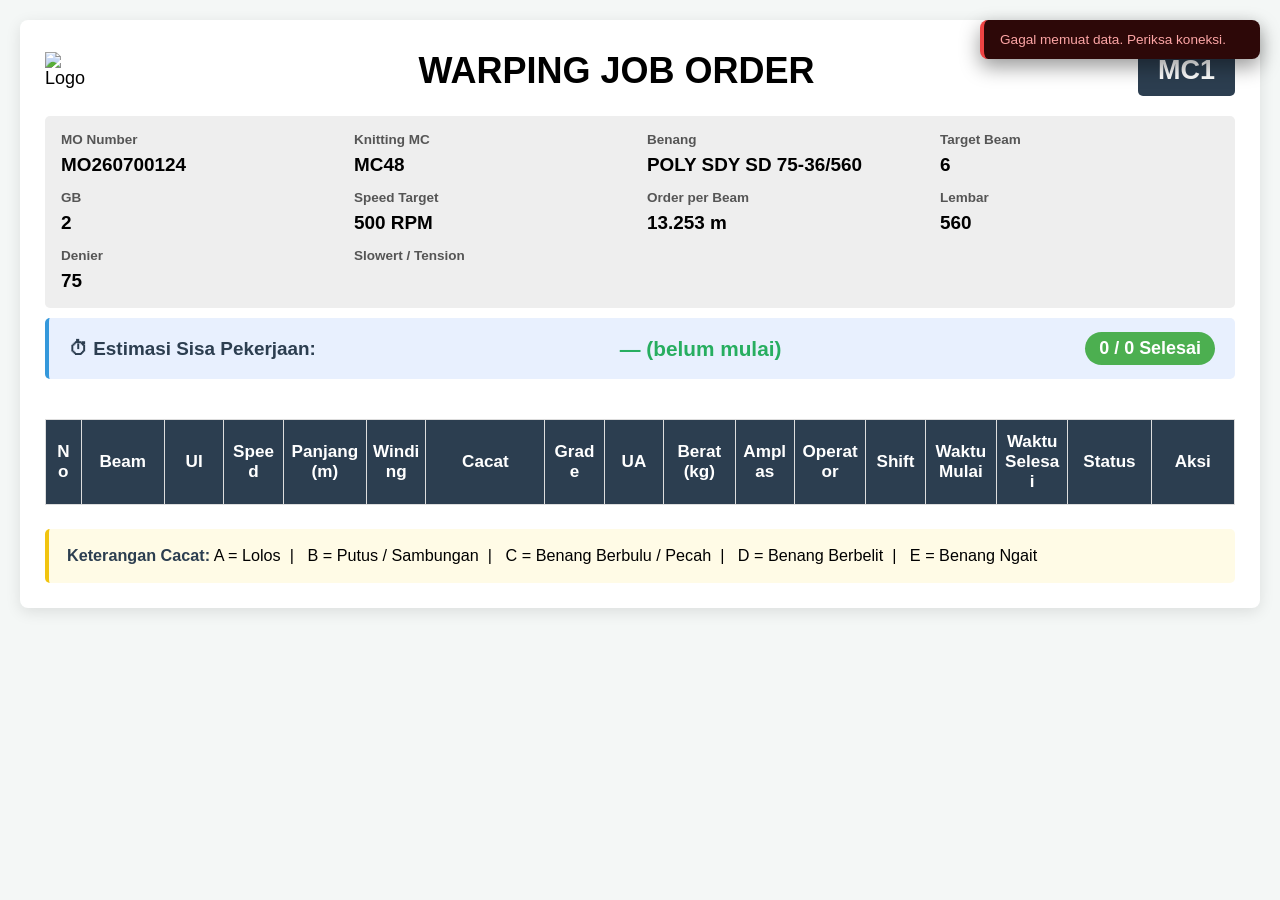
==== commit 7bbd187c: "v.3" ====
--- a/operator_input v2.html
+++ b/operator_input v2.html
@@ -12,18 +12,18 @@
     <div class="operator-top-bar">
         <img src="http://157.20.244.218:8880/hms/dist/img/logo.png" alt="Logo" class="operator-logo">
         <h1>WARPING JOB ORDER</h1>
-        <div class="operator-machine-id">MC1</div>
+        <div class="operator-machine-id" id="machineIdLabel">MC1</div>
     </div>
 
     <!-- MO HEADER -->
     <div class="operator-mo-header">
-        <div class="form-group"><label>MO Number</label><span>MO260700124</span></div>
-        <div class="form-group"><label>Knitting MC</label><span>MC48</span></div>
+        <div class="form-group"><label>MO Number</label><span id="moNumberValue">MO260700124</span></div>
+        <div class="form-group"><label>Knitting MC</label><span id="knittingMcValue">MC48</span></div>
         <div class="form-group" style="display: none;"><label>Operator</label><span id="opName">Arif</span></div>
         <div class="form-group" style="display: none;"><label>Shift</label><span id="opShift">Siang</span></div>
-        <div class="form-group"><label>Benang</label><span>POLY SDY SD 75-36/560</span></div>
+        <div class="form-group"><label>Benang</label><span id="benangValue">POLY SDY SD 75-36/560</span></div>
         <div class="form-group"><label>Target Beam</label><span id="targetBeam">6</span></div>
-        <div class="form-group"><label>GB</label><span>2</span></div>
+        <div class="form-group"><label>GB</label><span id="gbValue">2</span></div>
         <div class="form-group"><label>Speed Target</label><span id="mcSpeed">500 RPM</span></div>
         <div class="form-group"><label>Order per Beam</label><span id="panjangTarget">13.253 m</span></div>
         <div class="form-group"><label>Lembar</label><span id="lembarValue">560</span></div>
--- a/style.css
+++ b/style.css
@@ -166,6 +166,23 @@
   border-radius: 4px;
   width: 70px;
 }
+.planner-modal-input-group select {
+  background: #0f172a;
+  border: 1px solid var(--border-color);
+  color: #fff;
+  padding: 6px 8px;
+  border-radius: 4px;
+  flex: 1;
+}
+.planner-modal-input-group.stacked { flex-direction: column; align-items: stretch; gap: 4px; }
+.planner-modal-input-group.stacked input { width: 100%; }
+
+/* Neutral (non-warning) modal variant — used by the supervisor's assign-
+   operator popup, which isn't a warning so shouldn't wear the red border. */
+.modal-box.neutral    { border-color: var(--border-color); }
+.modal-header.neutral { color: var(--text-main); }
+.btn-confirm-neutral  { background: var(--green-glow); color: #052e16; }
+.btn-confirm-open     { background: #2563eb; color: #fff; }
 
 /* Keep old class names for backward compat */
 .modal-title   { font-size: 1.1rem; font-weight: bold; color: #fca5a5; display: flex; align-items: center; gap: 10px; margin-bottom: 12px; }
@@ -297,6 +314,7 @@
 }
 .ico-dot-green  { background: var(--green-glow); }
 .ico-dot-red    { background: var(--red-alert); }
+.ico-dot-yellow { background: var(--yellow-alert); }
 .ico-dot-grey   { background: #64748b; }
 
 /* ============================================================
@@ -323,8 +341,8 @@
   font-size: 1.1rem;
 }
 .planner-logo-area img {
-  height: 50px;
-  width: 50px;
+  height: 45px;
+  width: 45px;
   object-fit: contain;
 }
 .planner-iot-badge {
@@ -476,6 +494,12 @@
   box-shadow: 2px 0 5px rgba(0,0,0,0.4);
 }
 .planner-machine-label .machine-name { font-size: 1rem; margin-bottom: 2px; }
+.planner-machine-label .machine-status-line {
+  font-size: 0.7rem;
+  font-weight: 600;
+  color: var(--text-muted);
+  margin-top: 1px;
+}
 .planner-machine-label .machine-yarn {
   font-size: 0.75rem;
   color: #f97316;
@@ -490,6 +514,7 @@
 }
 .planner-machine-label.running-well  { background: #14532d; }
 .planner-machine-label.machine-trouble { background: #7f1d1d; }
+.planner-machine-label.machine-setup { background: #713f12; }
 
 /* Timeline grid */
 .planner-timeline-track-area {
@@ -1193,7 +1218,7 @@
 /* ============================================================
    6. SUPERVISOR-* COMPONENTS
    Read-only field-supervisor screens — dark theme, reuses the same
-   .badge-*/.ico-dot-*/.running-well/.machine-trouble tokens as the
+   .badge-.ico-dot-.running-well/.machine-trouble tokens as the
    planner so status colors always agree with it.
    ============================================================ */
 .supervisor-page {
@@ -1203,11 +1228,11 @@
 }
 
 .supervisor-toolbar {
-  padding: 10px 20px;
+  padding: 20px 20px;
   display: flex;
   gap: 14px;
   align-items: center;
-  justify-content: space-between;
+  justify-content: space-around;
   background: var(--panel-bg);
   border-bottom: 1px solid var(--border-color);
   flex-wrap: wrap;
@@ -1226,17 +1251,58 @@
   border-left: 4px solid var(--border-color);
   border-radius: 8px;
   padding: 14px;
+  cursor: pointer;
+  transition: border-color 0.15s, transform 0.15s;
+}
+.supervisor-card:hover {
+  border-color: var(--text-muted);
+  transform: translateY(-1px);
 }
 .supervisor-card.running-well    { border-left-color: var(--green-glow); }
 .supervisor-card.machine-trouble { border-left-color: var(--red-alert); }
+.supervisor-card.machine-setup   { border-left-color: var(--yellow-alert); }
 
 .supervisor-card-header {
   display: flex;
   align-items: center;
   gap: 8px;
   margin-bottom: 6px;
-}
-.supervisor-machine-name { font-size: 1.1rem; font-weight: 700; }
+  flex-wrap: wrap;
+}
+
+/* Machine name itself carries the status color now (no separate bullet
+   dot) — green/red/yellow, same tokens as the card's left border. */
+.supervisor-machine-name { font-size: 1.1rem; font-weight: 700; color: var(--text-main); }
+.supervisor-card.running-well    .supervisor-machine-name { color: var(--green-glow); }
+.supervisor-card.machine-trouble .supervisor-machine-name { color: var(--red-alert); }
+.supervisor-card.machine-setup   .supervisor-machine-name { color: var(--yellow-alert); }
+
+/* Status "square" on the right — a small colored chip (not a pill, not a
+   dot) carrying the status text, same idea as the old MO status badges.
+   Blinks (@keyframes flash, shared with the planner's trouble badges/
+   blocks) only when the machine is actually in trouble/unresponsive, so a
+   supervisor scanning the grid can't miss it. */
+.supervisor-status-square {
+  font-size: 0.7rem;
+  font-weight: 700;
+  margin-left: auto;
+  padding: 3px 8px;
+  border-radius: 3px;
+  border: 1px solid var(--border-color);
+  color: var(--text-muted);
+  background: rgba(255,255,255,0.04);
+  white-space: nowrap;
+}
+.supervisor-card.running-well    .supervisor-status-square {
+  background: rgba(34,197,94,0.2); color: #4ade80; border-color: rgba(34,197,94,0.4);
+}
+.supervisor-card.machine-setup   .supervisor-status-square {
+  background: rgba(234,179,8,0.2); color: #fde047; border-color: rgba(234,179,8,0.4);
+}
+.supervisor-card.machine-trouble .supervisor-status-square {
+  background: rgba(239,68,68,0.25); color: #fca5a5; border-color: rgba(239,68,68,0.5);
+  animation: flash 1s infinite;
+}
 
 .supervisor-yarn-line {
   font-size: 0.8rem;
@@ -1259,7 +1325,10 @@
   padding: 8px 10px;
   margin-bottom: 6px;
   font-size: 0.85rem;
-}
+  cursor: pointer;
+  transition: background 0.15s;
+}
+.supervisor-mo-row:hover { background: rgba(255,255,255,0.08); }
 .supervisor-mo-sub {
   font-size: 0.76rem;
   color: var(--text-muted);
@@ -1304,7 +1373,7 @@
   color: var(--text-muted);
 }
 .planner-tips-text {
-  font-size: 0.75rem;
+  font-size: 1rem;
   color: #86efac;
   font-weight: bold;
 }
